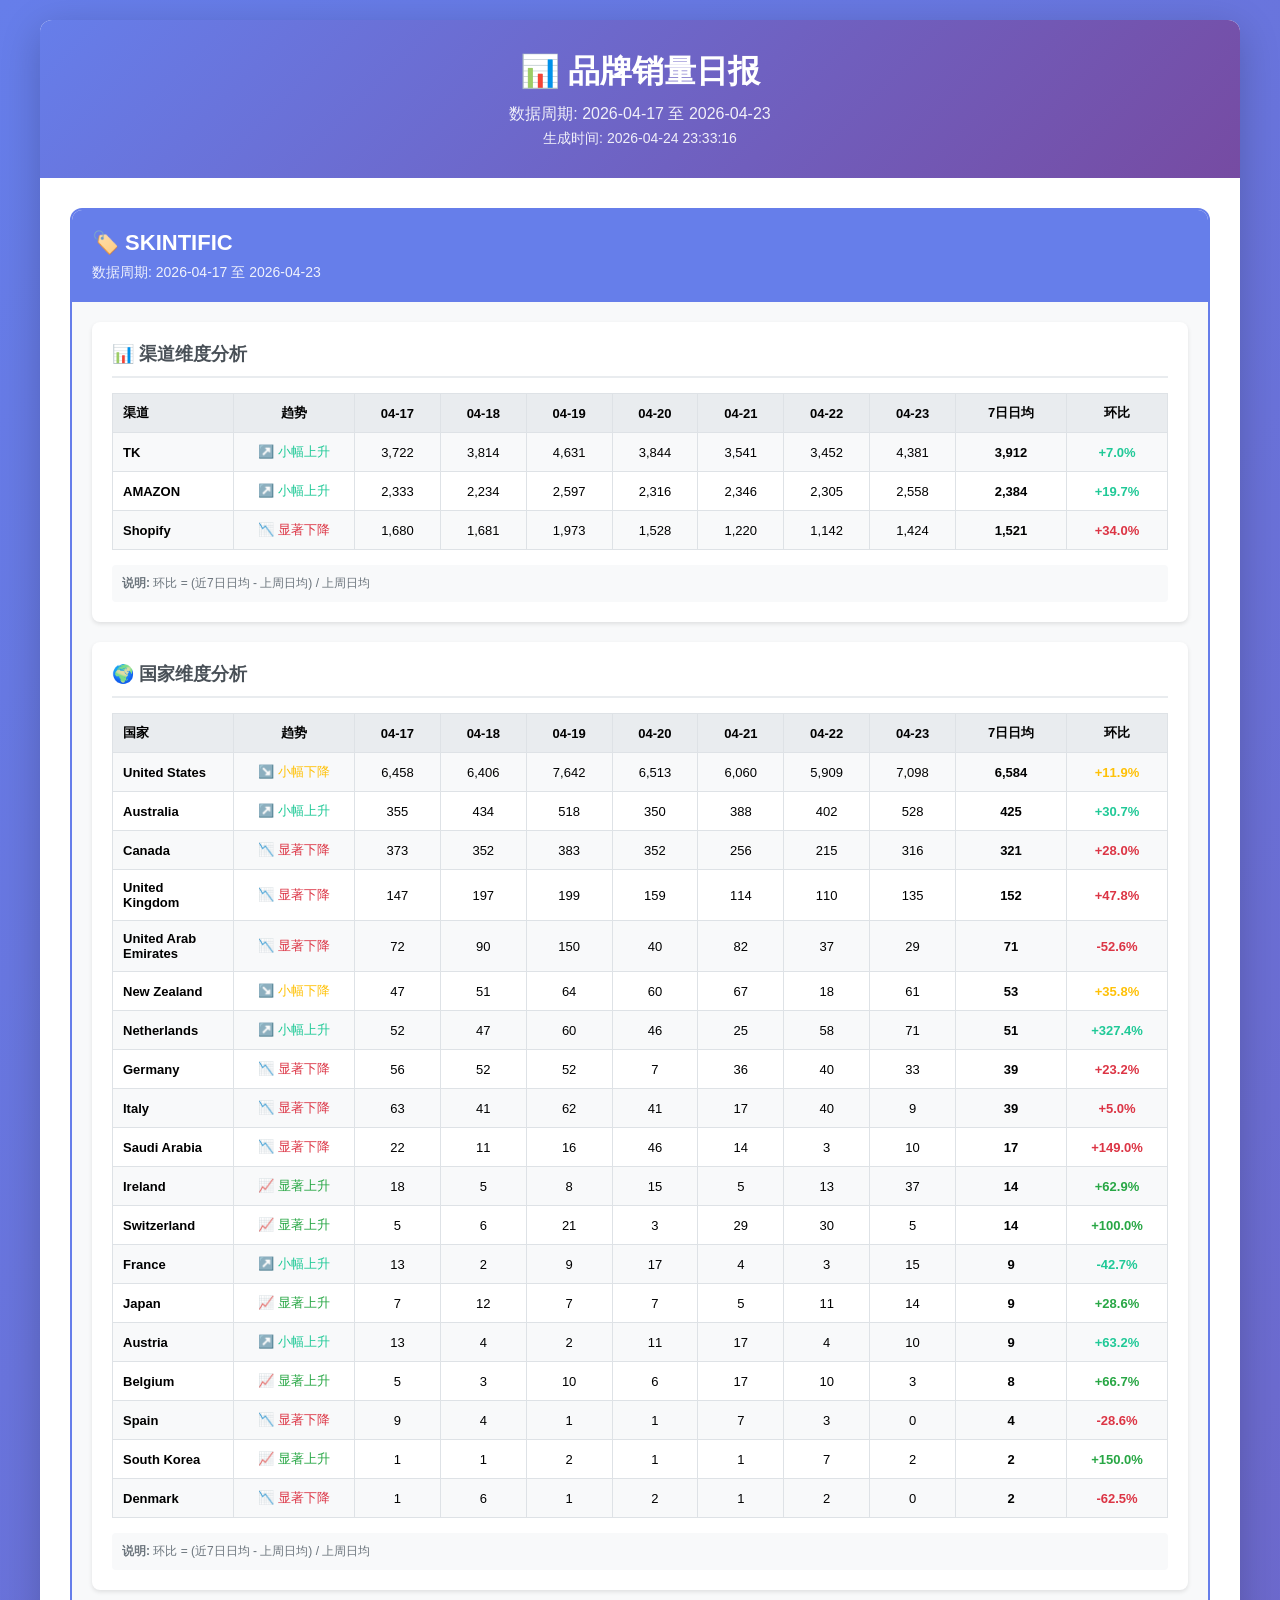
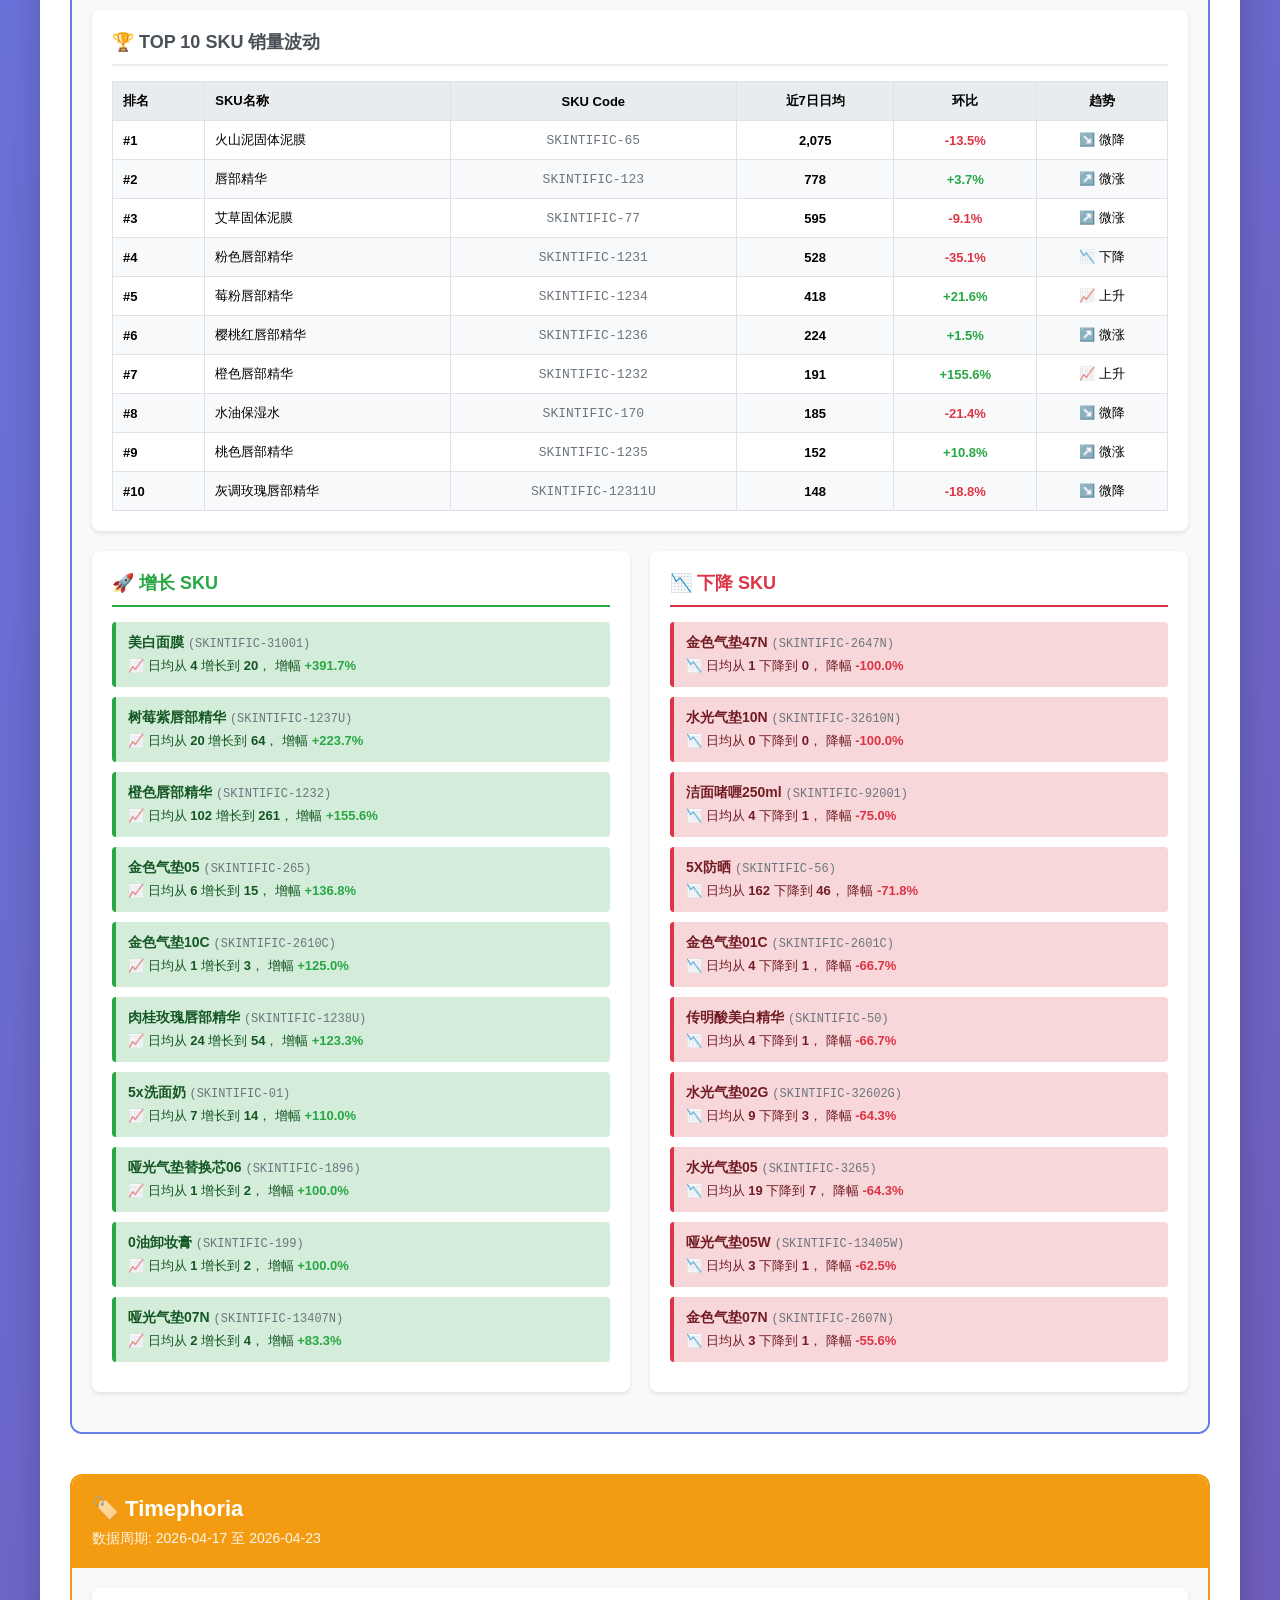
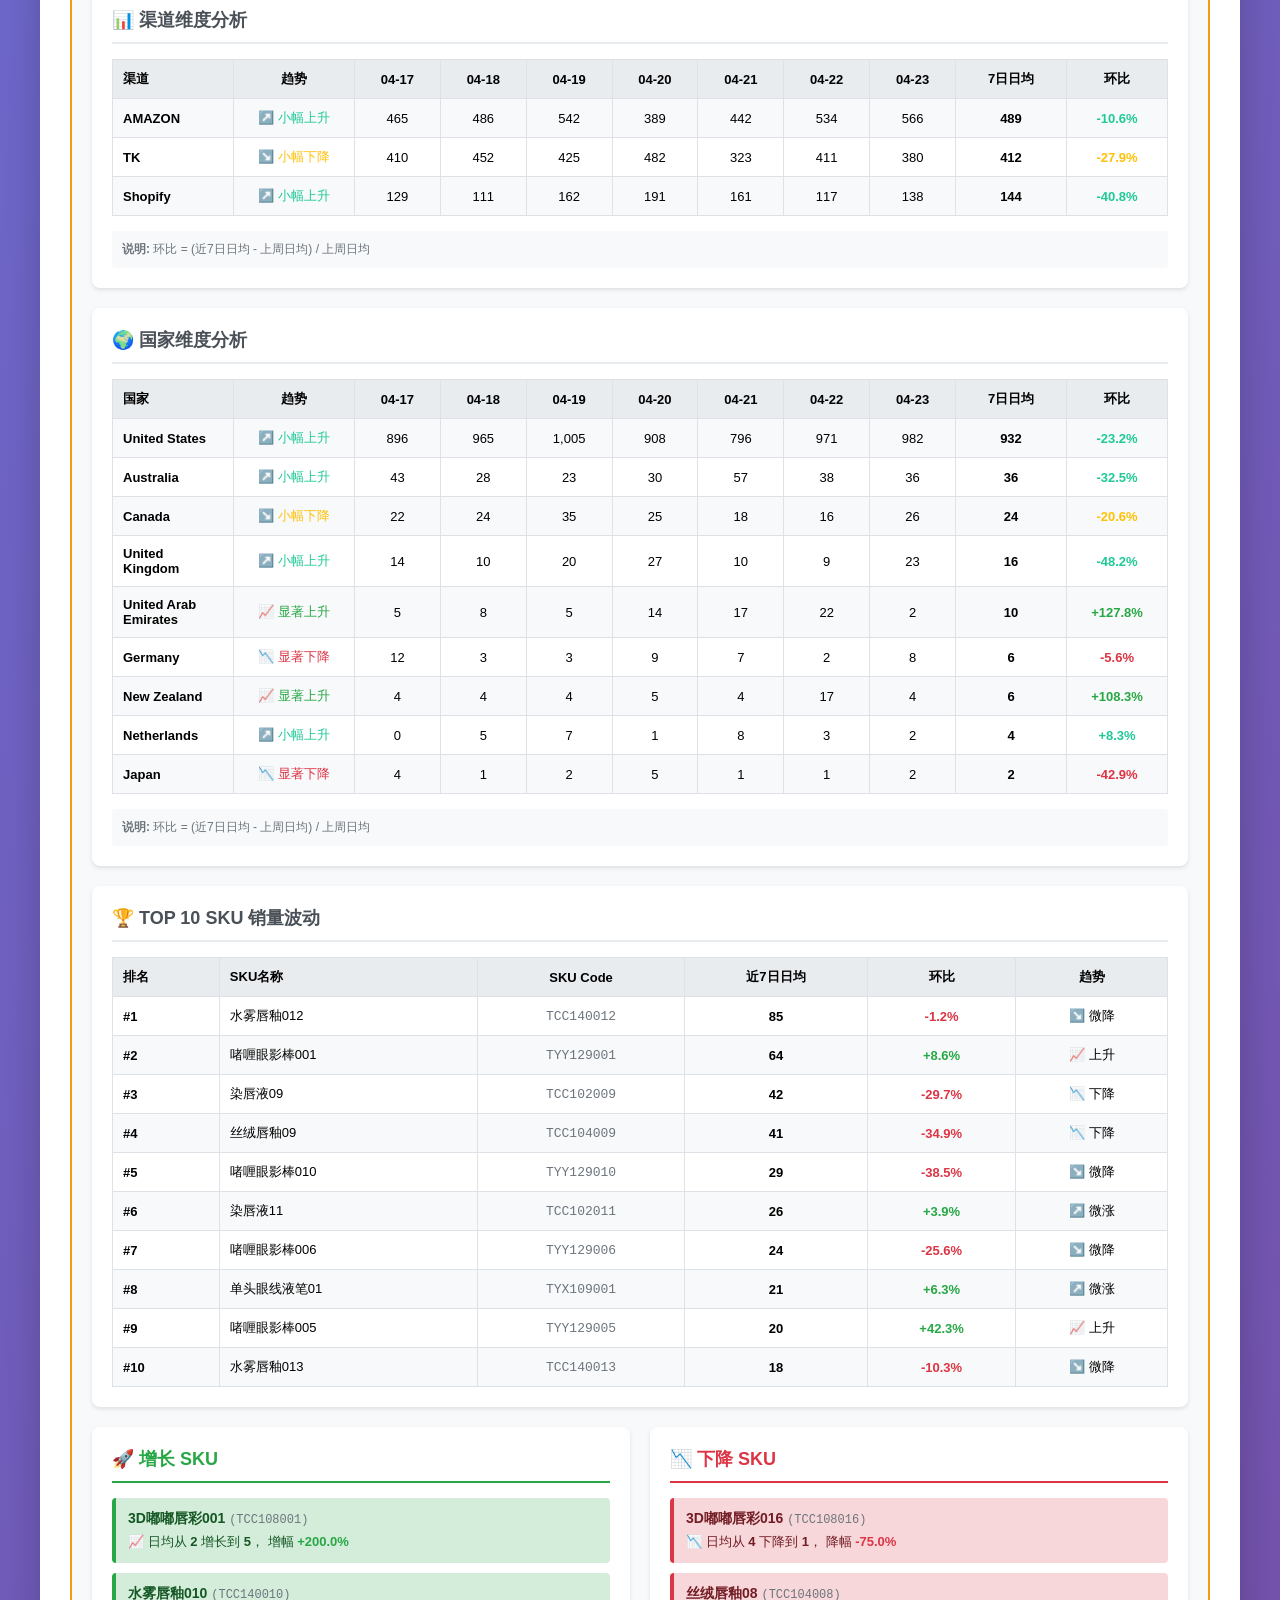
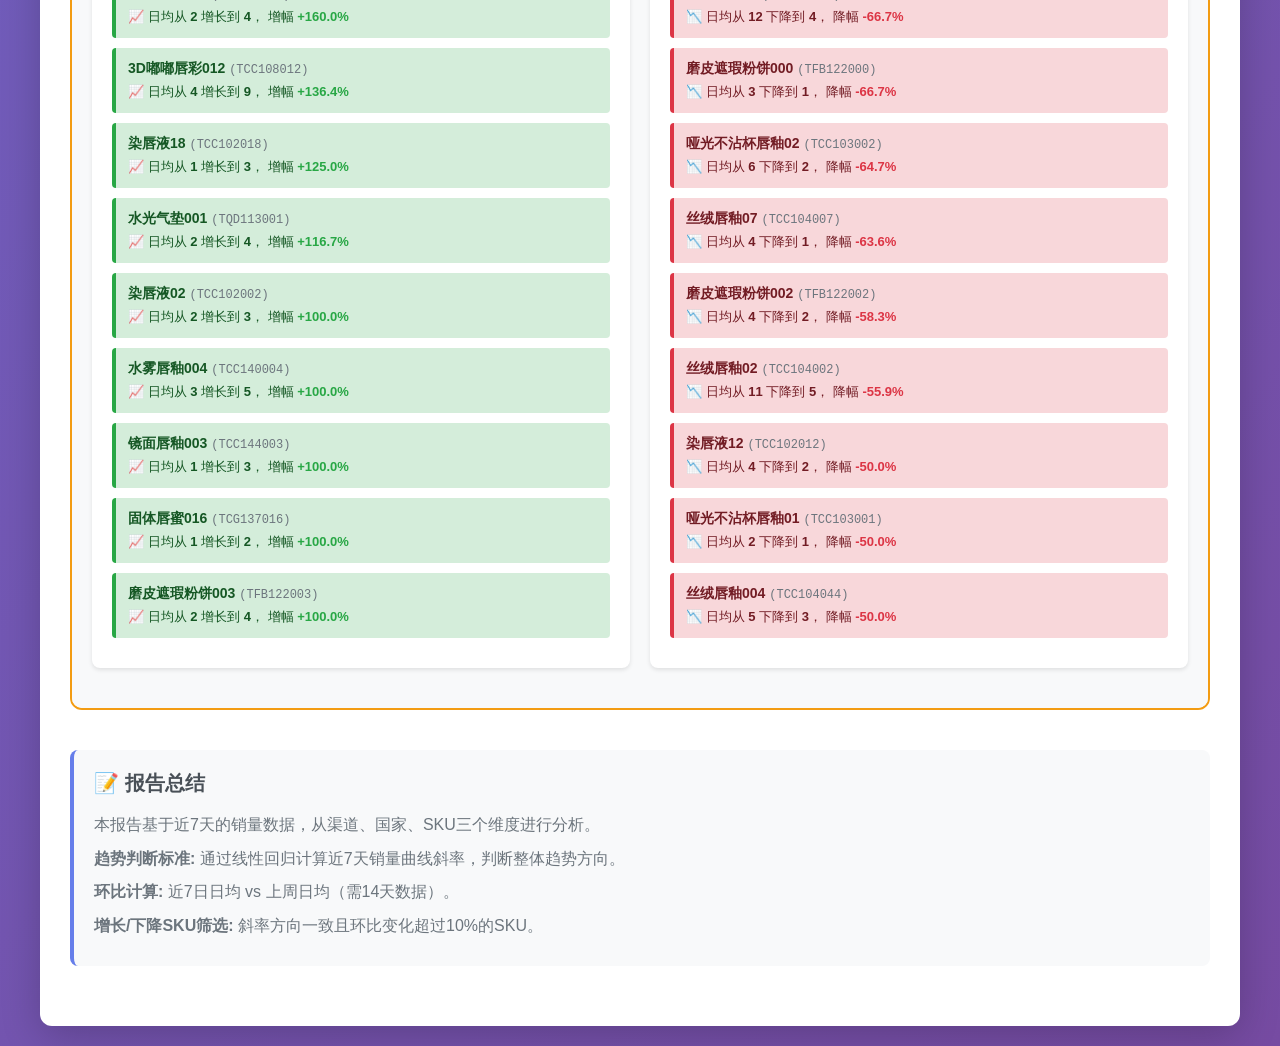
==== docs/index.html @ 7132075f "Add: Daily sales report HTML for GitHub Pages" ====
<!DOCTYPE html>
<html lang="zh-CN">
<head>
    <meta charset="UTF-8">
    <meta name="viewport" content="width=device-width, initial-scale=1.0">
    <title>品牌销量日报 - 2026-04-23</title>
    <style>
        body {
            font-family: -apple-system, BlinkMacSystemFont, 'Segoe UI', Roboto, 'Helvetica Neue', Arial, sans-serif;
            margin: 0;
            padding: 20px;
            background: linear-gradient(135deg, #667eea 0%, #764ba2 100%);
            min-height: 100vh;
        }
        .container {
            max-width: 1200px;
            margin: 0 auto;
            background: white;
            border-radius: 12px;
            box-shadow: 0 10px 40px rgba(0,0,0,0.2);
            overflow: hidden;
        }
        .header {
            background: linear-gradient(135deg, #667eea 0%, #764ba2 100%);
            padding: 30px;
            color: white;
            text-align: center;
        }
        .header h1 {
            margin: 0;
            font-size: 32px;
            font-weight: 700;
        }
        .header p {
            margin: 10px 0 0 0;
            font-size: 16px;
            opacity: 0.9;
        }
        .content {
            padding: 30px;
        }
        .summary {
            background: #f8f9fa;
            padding: 20px;
            border-radius: 8px;
            margin-bottom: 30px;
            border-left: 4px solid #667eea;
        }
        .summary h3 {
            margin: 0 0 15px 0;
            color: #495057;
            font-size: 20px;
        }
        .summary p {
            margin: 8px 0;
            color: #6c757d;
            line-height: 1.6;
        }
    </style>
</head>
<body>
    <div class="container">
        <div class="header">
            <h1>📊 品牌销量日报</h1>
            <p>数据周期: 2026-04-17 至 2026-04-23</p>
            <p style="font-size: 14px; margin-top: 5px;">生成时间: 2026-04-24 23:33:16</p>
        </div>

        <div class="content">
    
    <div style="margin-bottom: 40px; border: 2px solid #667eea; border-radius: 12px; overflow: hidden;">
        <div style="background: #667eea; padding: 20px; color: white;">
            <h2 style="margin: 0; font-size: 22px;">🏷️ SKINTIFIC</h2>
            <p style="margin: 8px 0 0 0; opacity: 0.9; font-size: 14px;">数据周期: 2026-04-17 至 2026-04-23</p>
        </div>

        <div style="padding: 20px; background: #f8f9fa;">
    
            <div style="background: white; padding: 20px; border-radius: 8px; margin-bottom: 20px; box-shadow: 0 2px 4px rgba(0,0,0,0.1);">
                <h3 style="margin: 0 0 15px 0; color: #495057; font-size: 18px; border-bottom: 2px solid #e9ecef; padding-bottom: 10px;">
                    📊 渠道维度分析
                </h3>

                <table style="width: 100%; border-collapse: collapse; font-size: 13px; margin-bottom: 15px;">
                    <thead>
                        <tr style="background: #e9ecef;">
                            <th style="padding: 10px; text-align: left; border: 1px solid #dee2e6; width: 100px;">渠道</th>
                            <th style="padding: 10px; text-align: center; border: 1px solid #dee2e6; width: 100px;">趋势</th>
        <th style="padding: 10px; text-align: center; border: 1px solid #dee2e6;">04-17</th><th style="padding: 10px; text-align: center; border: 1px solid #dee2e6;">04-18</th><th style="padding: 10px; text-align: center; border: 1px solid #dee2e6;">04-19</th><th style="padding: 10px; text-align: center; border: 1px solid #dee2e6;">04-20</th><th style="padding: 10px; text-align: center; border: 1px solid #dee2e6;">04-21</th><th style="padding: 10px; text-align: center; border: 1px solid #dee2e6;">04-22</th><th style="padding: 10px; text-align: center; border: 1px solid #dee2e6;">04-23</th>
                            <th style="padding: 10px; text-align: center; border: 1px solid #dee2e6; width: 90px;">7日日均</th>
                            <th style="padding: 10px; text-align: center; border: 1px solid #dee2e6; width: 80px;">环比</th>
                        </tr>
                    </thead>
                    <tbody>
        
                        <tr style="background: #f8f9fa;">
                            <td style="padding: 10px; border: 1px solid #dee2e6; font-weight: bold;">TK</td>
                            <td style="padding: 10px; text-align: center; border: 1px solid #dee2e6; color: #20c997;">↗️ 小幅上升</td>
            <td style="padding: 10px; text-align: center; border: 1px solid #dee2e6;">3,722</td><td style="padding: 10px; text-align: center; border: 1px solid #dee2e6;">3,814</td><td style="padding: 10px; text-align: center; border: 1px solid #dee2e6;">4,631</td><td style="padding: 10px; text-align: center; border: 1px solid #dee2e6;">3,844</td><td style="padding: 10px; text-align: center; border: 1px solid #dee2e6;">3,541</td><td style="padding: 10px; text-align: center; border: 1px solid #dee2e6;">3,452</td><td style="padding: 10px; text-align: center; border: 1px solid #dee2e6;">4,381</td>
                            <td style="padding: 10px; text-align: center; border: 1px solid #dee2e6; font-weight: bold;">3,912</td>
                            <td style="padding: 10px; text-align: center; border: 1px solid #dee2e6; color: #20c997; font-weight: bold;">+7.0%</td>
                        </tr>
            
                        <tr style="background: white;">
                            <td style="padding: 10px; border: 1px solid #dee2e6; font-weight: bold;">AMAZON</td>
                            <td style="padding: 10px; text-align: center; border: 1px solid #dee2e6; color: #20c997;">↗️ 小幅上升</td>
            <td style="padding: 10px; text-align: center; border: 1px solid #dee2e6;">2,333</td><td style="padding: 10px; text-align: center; border: 1px solid #dee2e6;">2,234</td><td style="padding: 10px; text-align: center; border: 1px solid #dee2e6;">2,597</td><td style="padding: 10px; text-align: center; border: 1px solid #dee2e6;">2,316</td><td style="padding: 10px; text-align: center; border: 1px solid #dee2e6;">2,346</td><td style="padding: 10px; text-align: center; border: 1px solid #dee2e6;">2,305</td><td style="padding: 10px; text-align: center; border: 1px solid #dee2e6;">2,558</td>
                            <td style="padding: 10px; text-align: center; border: 1px solid #dee2e6; font-weight: bold;">2,384</td>
                            <td style="padding: 10px; text-align: center; border: 1px solid #dee2e6; color: #20c997; font-weight: bold;">+19.7%</td>
                        </tr>
            
                        <tr style="background: #f8f9fa;">
                            <td style="padding: 10px; border: 1px solid #dee2e6; font-weight: bold;">Shopify</td>
                            <td style="padding: 10px; text-align: center; border: 1px solid #dee2e6; color: #dc3545;">📉 显著下降</td>
            <td style="padding: 10px; text-align: center; border: 1px solid #dee2e6;">1,680</td><td style="padding: 10px; text-align: center; border: 1px solid #dee2e6;">1,681</td><td style="padding: 10px; text-align: center; border: 1px solid #dee2e6;">1,973</td><td style="padding: 10px; text-align: center; border: 1px solid #dee2e6;">1,528</td><td style="padding: 10px; text-align: center; border: 1px solid #dee2e6;">1,220</td><td style="padding: 10px; text-align: center; border: 1px solid #dee2e6;">1,142</td><td style="padding: 10px; text-align: center; border: 1px solid #dee2e6;">1,424</td>
                            <td style="padding: 10px; text-align: center; border: 1px solid #dee2e6; font-weight: bold;">1,521</td>
                            <td style="padding: 10px; text-align: center; border: 1px solid #dee2e6; color: #dc3545; font-weight: bold;">+34.0%</td>
                        </tr>
            
                    </tbody>
                </table>

                <div style="font-size: 12px; color: #6c757d; padding: 10px; background: #f8f9fa; border-radius: 4px;">
                    <strong>说明:</strong> 环比 = (近7日日均 - 上周日均) / 上周日均
                </div>
            </div>
        
            <div style="background: white; padding: 20px; border-radius: 8px; margin-bottom: 20px; box-shadow: 0 2px 4px rgba(0,0,0,0.1);">
                <h3 style="margin: 0 0 15px 0; color: #495057; font-size: 18px; border-bottom: 2px solid #e9ecef; padding-bottom: 10px;">
                    🌍 国家维度分析
                </h3>

                <table style="width: 100%; border-collapse: collapse; font-size: 13px; margin-bottom: 15px;">
                    <thead>
                        <tr style="background: #e9ecef;">
                            <th style="padding: 10px; text-align: left; border: 1px solid #dee2e6; width: 100px;">国家</th>
                            <th style="padding: 10px; text-align: center; border: 1px solid #dee2e6; width: 100px;">趋势</th>
        <th style="padding: 10px; text-align: center; border: 1px solid #dee2e6;">04-17</th><th style="padding: 10px; text-align: center; border: 1px solid #dee2e6;">04-18</th><th style="padding: 10px; text-align: center; border: 1px solid #dee2e6;">04-19</th><th style="padding: 10px; text-align: center; border: 1px solid #dee2e6;">04-20</th><th style="padding: 10px; text-align: center; border: 1px solid #dee2e6;">04-21</th><th style="padding: 10px; text-align: center; border: 1px solid #dee2e6;">04-22</th><th style="padding: 10px; text-align: center; border: 1px solid #dee2e6;">04-23</th>
                            <th style="padding: 10px; text-align: center; border: 1px solid #dee2e6; width: 90px;">7日日均</th>
                            <th style="padding: 10px; text-align: center; border: 1px solid #dee2e6; width: 80px;">环比</th>
                        </tr>
                    </thead>
                    <tbody>
        
                        <tr style="background: #f8f9fa;">
                            <td style="padding: 10px; border: 1px solid #dee2e6; font-weight: bold;">United States</td>
                            <td style="padding: 10px; text-align: center; border: 1px solid #dee2e6; color: #ffc107;">↘️ 小幅下降</td>
            <td style="padding: 10px; text-align: center; border: 1px solid #dee2e6;">6,458</td><td style="padding: 10px; text-align: center; border: 1px solid #dee2e6;">6,406</td><td style="padding: 10px; text-align: center; border: 1px solid #dee2e6;">7,642</td><td style="padding: 10px; text-align: center; border: 1px solid #dee2e6;">6,513</td><td style="padding: 10px; text-align: center; border: 1px solid #dee2e6;">6,060</td><td style="padding: 10px; text-align: center; border: 1px solid #dee2e6;">5,909</td><td style="padding: 10px; text-align: center; border: 1px solid #dee2e6;">7,098</td>
                            <td style="padding: 10px; text-align: center; border: 1px solid #dee2e6; font-weight: bold;">6,584</td>
                            <td style="padding: 10px; text-align: center; border: 1px solid #dee2e6; color: #ffc107; font-weight: bold;">+11.9%</td>
                        </tr>
            
                        <tr style="background: white;">
                            <td style="padding: 10px; border: 1px solid #dee2e6; font-weight: bold;">Australia</td>
                            <td style="padding: 10px; text-align: center; border: 1px solid #dee2e6; color: #20c997;">↗️ 小幅上升</td>
            <td style="padding: 10px; text-align: center; border: 1px solid #dee2e6;">355</td><td style="padding: 10px; text-align: center; border: 1px solid #dee2e6;">434</td><td style="padding: 10px; text-align: center; border: 1px solid #dee2e6;">518</td><td style="padding: 10px; text-align: center; border: 1px solid #dee2e6;">350</td><td style="padding: 10px; text-align: center; border: 1px solid #dee2e6;">388</td><td style="padding: 10px; text-align: center; border: 1px solid #dee2e6;">402</td><td style="padding: 10px; text-align: center; border: 1px solid #dee2e6;">528</td>
                            <td style="padding: 10px; text-align: center; border: 1px solid #dee2e6; font-weight: bold;">425</td>
                            <td style="padding: 10px; text-align: center; border: 1px solid #dee2e6; color: #20c997; font-weight: bold;">+30.7%</td>
                        </tr>
            
                        <tr style="background: #f8f9fa;">
                            <td style="padding: 10px; border: 1px solid #dee2e6; font-weight: bold;">Canada</td>
                            <td style="padding: 10px; text-align: center; border: 1px solid #dee2e6; color: #dc3545;">📉 显著下降</td>
            <td style="padding: 10px; text-align: center; border: 1px solid #dee2e6;">373</td><td style="padding: 10px; text-align: center; border: 1px solid #dee2e6;">352</td><td style="padding: 10px; text-align: center; border: 1px solid #dee2e6;">383</td><td style="padding: 10px; text-align: center; border: 1px solid #dee2e6;">352</td><td style="padding: 10px; text-align: center; border: 1px solid #dee2e6;">256</td><td style="padding: 10px; text-align: center; border: 1px solid #dee2e6;">215</td><td style="padding: 10px; text-align: center; border: 1px solid #dee2e6;">316</td>
                            <td style="padding: 10px; text-align: center; border: 1px solid #dee2e6; font-weight: bold;">321</td>
                            <td style="padding: 10px; text-align: center; border: 1px solid #dee2e6; color: #dc3545; font-weight: bold;">+28.0%</td>
                        </tr>
            
                        <tr style="background: white;">
                            <td style="padding: 10px; border: 1px solid #dee2e6; font-weight: bold;">United Kingdom</td>
                            <td style="padding: 10px; text-align: center; border: 1px solid #dee2e6; color: #dc3545;">📉 显著下降</td>
            <td style="padding: 10px; text-align: center; border: 1px solid #dee2e6;">147</td><td style="padding: 10px; text-align: center; border: 1px solid #dee2e6;">197</td><td style="padding: 10px; text-align: center; border: 1px solid #dee2e6;">199</td><td style="padding: 10px; text-align: center; border: 1px solid #dee2e6;">159</td><td style="padding: 10px; text-align: center; border: 1px solid #dee2e6;">114</td><td style="padding: 10px; text-align: center; border: 1px solid #dee2e6;">110</td><td style="padding: 10px; text-align: center; border: 1px solid #dee2e6;">135</td>
                            <td style="padding: 10px; text-align: center; border: 1px solid #dee2e6; font-weight: bold;">152</td>
                            <td style="padding: 10px; text-align: center; border: 1px solid #dee2e6; color: #dc3545; font-weight: bold;">+47.8%</td>
                        </tr>
            
                        <tr style="background: #f8f9fa;">
                            <td style="padding: 10px; border: 1px solid #dee2e6; font-weight: bold;">United Arab Emirates</td>
                            <td style="padding: 10px; text-align: center; border: 1px solid #dee2e6; color: #dc3545;">📉 显著下降</td>
            <td style="padding: 10px; text-align: center; border: 1px solid #dee2e6;">72</td><td style="padding: 10px; text-align: center; border: 1px solid #dee2e6;">90</td><td style="padding: 10px; text-align: center; border: 1px solid #dee2e6;">150</td><td style="padding: 10px; text-align: center; border: 1px solid #dee2e6;">40</td><td style="padding: 10px; text-align: center; border: 1px solid #dee2e6;">82</td><td style="padding: 10px; text-align: center; border: 1px solid #dee2e6;">37</td><td style="padding: 10px; text-align: center; border: 1px solid #dee2e6;">29</td>
                            <td style="padding: 10px; text-align: center; border: 1px solid #dee2e6; font-weight: bold;">71</td>
                            <td style="padding: 10px; text-align: center; border: 1px solid #dee2e6; color: #dc3545; font-weight: bold;">-52.6%</td>
                        </tr>
            
                        <tr style="background: white;">
                            <td style="padding: 10px; border: 1px solid #dee2e6; font-weight: bold;">New Zealand</td>
                            <td style="padding: 10px; text-align: center; border: 1px solid #dee2e6; color: #ffc107;">↘️ 小幅下降</td>
            <td style="padding: 10px; text-align: center; border: 1px solid #dee2e6;">47</td><td style="padding: 10px; text-align: center; border: 1px solid #dee2e6;">51</td><td style="padding: 10px; text-align: center; border: 1px solid #dee2e6;">64</td><td style="padding: 10px; text-align: center; border: 1px solid #dee2e6;">60</td><td style="padding: 10px; text-align: center; border: 1px solid #dee2e6;">67</td><td style="padding: 10px; text-align: center; border: 1px solid #dee2e6;">18</td><td style="padding: 10px; text-align: center; border: 1px solid #dee2e6;">61</td>
                            <td style="padding: 10px; text-align: center; border: 1px solid #dee2e6; font-weight: bold;">53</td>
                            <td style="padding: 10px; text-align: center; border: 1px solid #dee2e6; color: #ffc107; font-weight: bold;">+35.8%</td>
                        </tr>
            
                        <tr style="background: #f8f9fa;">
                            <td style="padding: 10px; border: 1px solid #dee2e6; font-weight: bold;">Netherlands</td>
                            <td style="padding: 10px; text-align: center; border: 1px solid #dee2e6; color: #20c997;">↗️ 小幅上升</td>
            <td style="padding: 10px; text-align: center; border: 1px solid #dee2e6;">52</td><td style="padding: 10px; text-align: center; border: 1px solid #dee2e6;">47</td><td style="padding: 10px; text-align: center; border: 1px solid #dee2e6;">60</td><td style="padding: 10px; text-align: center; border: 1px solid #dee2e6;">46</td><td style="padding: 10px; text-align: center; border: 1px solid #dee2e6;">25</td><td style="padding: 10px; text-align: center; border: 1px solid #dee2e6;">58</td><td style="padding: 10px; text-align: center; border: 1px solid #dee2e6;">71</td>
                            <td style="padding: 10px; text-align: center; border: 1px solid #dee2e6; font-weight: bold;">51</td>
                            <td style="padding: 10px; text-align: center; border: 1px solid #dee2e6; color: #20c997; font-weight: bold;">+327.4%</td>
                        </tr>
            
                        <tr style="background: white;">
                            <td style="padding: 10px; border: 1px solid #dee2e6; font-weight: bold;">Germany</td>
                            <td style="padding: 10px; text-align: center; border: 1px solid #dee2e6; color: #dc3545;">📉 显著下降</td>
            <td style="padding: 10px; text-align: center; border: 1px solid #dee2e6;">56</td><td style="padding: 10px; text-align: center; border: 1px solid #dee2e6;">52</td><td style="padding: 10px; text-align: center; border: 1px solid #dee2e6;">52</td><td style="padding: 10px; text-align: center; border: 1px solid #dee2e6;">7</td><td style="padding: 10px; text-align: center; border: 1px solid #dee2e6;">36</td><td style="padding: 10px; text-align: center; border: 1px solid #dee2e6;">40</td><td style="padding: 10px; text-align: center; border: 1px solid #dee2e6;">33</td>
                            <td style="padding: 10px; text-align: center; border: 1px solid #dee2e6; font-weight: bold;">39</td>
                            <td style="padding: 10px; text-align: center; border: 1px solid #dee2e6; color: #dc3545; font-weight: bold;">+23.2%</td>
                        </tr>
            
                        <tr style="background: #f8f9fa;">
                            <td style="padding: 10px; border: 1px solid #dee2e6; font-weight: bold;">Italy</td>
                            <td style="padding: 10px; text-align: center; border: 1px solid #dee2e6; color: #dc3545;">📉 显著下降</td>
            <td style="padding: 10px; text-align: center; border: 1px solid #dee2e6;">63</td><td style="padding: 10px; text-align: center; border: 1px solid #dee2e6;">41</td><td style="padding: 10px; text-align: center; border: 1px solid #dee2e6;">62</td><td style="padding: 10px; text-align: center; border: 1px solid #dee2e6;">41</td><td style="padding: 10px; text-align: center; border: 1px solid #dee2e6;">17</td><td style="padding: 10px; text-align: center; border: 1px solid #dee2e6;">40</td><td style="padding: 10px; text-align: center; border: 1px solid #dee2e6;">9</td>
                            <td style="padding: 10px; text-align: center; border: 1px solid #dee2e6; font-weight: bold;">39</td>
                            <td style="padding: 10px; text-align: center; border: 1px solid #dee2e6; color: #dc3545; font-weight: bold;">+5.0%</td>
                        </tr>
            
                        <tr style="background: white;">
                            <td style="padding: 10px; border: 1px solid #dee2e6; font-weight: bold;">Saudi Arabia</td>
                            <td style="padding: 10px; text-align: center; border: 1px solid #dee2e6; color: #dc3545;">📉 显著下降</td>
            <td style="padding: 10px; text-align: center; border: 1px solid #dee2e6;">22</td><td style="padding: 10px; text-align: center; border: 1px solid #dee2e6;">11</td><td style="padding: 10px; text-align: center; border: 1px solid #dee2e6;">16</td><td style="padding: 10px; text-align: center; border: 1px solid #dee2e6;">46</td><td style="padding: 10px; text-align: center; border: 1px solid #dee2e6;">14</td><td style="padding: 10px; text-align: center; border: 1px solid #dee2e6;">3</td><td style="padding: 10px; text-align: center; border: 1px solid #dee2e6;">10</td>
                            <td style="padding: 10px; text-align: center; border: 1px solid #dee2e6; font-weight: bold;">17</td>
                            <td style="padding: 10px; text-align: center; border: 1px solid #dee2e6; color: #dc3545; font-weight: bold;">+149.0%</td>
                        </tr>
            
                        <tr style="background: #f8f9fa;">
                            <td style="padding: 10px; border: 1px solid #dee2e6; font-weight: bold;">Ireland</td>
                            <td style="padding: 10px; text-align: center; border: 1px solid #dee2e6; color: #28a745;">📈 显著上升</td>
            <td style="padding: 10px; text-align: center; border: 1px solid #dee2e6;">18</td><td style="padding: 10px; text-align: center; border: 1px solid #dee2e6;">5</td><td style="padding: 10px; text-align: center; border: 1px solid #dee2e6;">8</td><td style="padding: 10px; text-align: center; border: 1px solid #dee2e6;">15</td><td style="padding: 10px; text-align: center; border: 1px solid #dee2e6;">5</td><td style="padding: 10px; text-align: center; border: 1px solid #dee2e6;">13</td><td style="padding: 10px; text-align: center; border: 1px solid #dee2e6;">37</td>
                            <td style="padding: 10px; text-align: center; border: 1px solid #dee2e6; font-weight: bold;">14</td>
                            <td style="padding: 10px; text-align: center; border: 1px solid #dee2e6; color: #28a745; font-weight: bold;">+62.9%</td>
                        </tr>
            
                        <tr style="background: white;">
                            <td style="padding: 10px; border: 1px solid #dee2e6; font-weight: bold;">Switzerland</td>
                            <td style="padding: 10px; text-align: center; border: 1px solid #dee2e6; color: #28a745;">📈 显著上升</td>
            <td style="padding: 10px; text-align: center; border: 1px solid #dee2e6;">5</td><td style="padding: 10px; text-align: center; border: 1px solid #dee2e6;">6</td><td style="padding: 10px; text-align: center; border: 1px solid #dee2e6;">21</td><td style="padding: 10px; text-align: center; border: 1px solid #dee2e6;">3</td><td style="padding: 10px; text-align: center; border: 1px solid #dee2e6;">29</td><td style="padding: 10px; text-align: center; border: 1px solid #dee2e6;">30</td><td style="padding: 10px; text-align: center; border: 1px solid #dee2e6;">5</td>
                            <td style="padding: 10px; text-align: center; border: 1px solid #dee2e6; font-weight: bold;">14</td>
                            <td style="padding: 10px; text-align: center; border: 1px solid #dee2e6; color: #28a745; font-weight: bold;">+100.0%</td>
                        </tr>
            
                        <tr style="background: #f8f9fa;">
                            <td style="padding: 10px; border: 1px solid #dee2e6; font-weight: bold;">France</td>
                            <td style="padding: 10px; text-align: center; border: 1px solid #dee2e6; color: #20c997;">↗️ 小幅上升</td>
            <td style="padding: 10px; text-align: center; border: 1px solid #dee2e6;">13</td><td style="padding: 10px; text-align: center; border: 1px solid #dee2e6;">2</td><td style="padding: 10px; text-align: center; border: 1px solid #dee2e6;">9</td><td style="padding: 10px; text-align: center; border: 1px solid #dee2e6;">17</td><td style="padding: 10px; text-align: center; border: 1px solid #dee2e6;">4</td><td style="padding: 10px; text-align: center; border: 1px solid #dee2e6;">3</td><td style="padding: 10px; text-align: center; border: 1px solid #dee2e6;">15</td>
                            <td style="padding: 10px; text-align: center; border: 1px solid #dee2e6; font-weight: bold;">9</td>
                            <td style="padding: 10px; text-align: center; border: 1px solid #dee2e6; color: #20c997; font-weight: bold;">-42.7%</td>
                        </tr>
            
                        <tr style="background: white;">
                            <td style="padding: 10px; border: 1px solid #dee2e6; font-weight: bold;">Japan</td>
                            <td style="padding: 10px; text-align: center; border: 1px solid #dee2e6; color: #28a745;">📈 显著上升</td>
            <td style="padding: 10px; text-align: center; border: 1px solid #dee2e6;">7</td><td style="padding: 10px; text-align: center; border: 1px solid #dee2e6;">12</td><td style="padding: 10px; text-align: center; border: 1px solid #dee2e6;">7</td><td style="padding: 10px; text-align: center; border: 1px solid #dee2e6;">7</td><td style="padding: 10px; text-align: center; border: 1px solid #dee2e6;">5</td><td style="padding: 10px; text-align: center; border: 1px solid #dee2e6;">11</td><td style="padding: 10px; text-align: center; border: 1px solid #dee2e6;">14</td>
                            <td style="padding: 10px; text-align: center; border: 1px solid #dee2e6; font-weight: bold;">9</td>
                            <td style="padding: 10px; text-align: center; border: 1px solid #dee2e6; color: #28a745; font-weight: bold;">+28.6%</td>
                        </tr>
            
                        <tr style="background: #f8f9fa;">
                            <td style="padding: 10px; border: 1px solid #dee2e6; font-weight: bold;">Austria</td>
                            <td style="padding: 10px; text-align: center; border: 1px solid #dee2e6; color: #20c997;">↗️ 小幅上升</td>
            <td style="padding: 10px; text-align: center; border: 1px solid #dee2e6;">13</td><td style="padding: 10px; text-align: center; border: 1px solid #dee2e6;">4</td><td style="padding: 10px; text-align: center; border: 1px solid #dee2e6;">2</td><td style="padding: 10px; text-align: center; border: 1px solid #dee2e6;">11</td><td style="padding: 10px; text-align: center; border: 1px solid #dee2e6;">17</td><td style="padding: 10px; text-align: center; border: 1px solid #dee2e6;">4</td><td style="padding: 10px; text-align: center; border: 1px solid #dee2e6;">10</td>
                            <td style="padding: 10px; text-align: center; border: 1px solid #dee2e6; font-weight: bold;">9</td>
                            <td style="padding: 10px; text-align: center; border: 1px solid #dee2e6; color: #20c997; font-weight: bold;">+63.2%</td>
                        </tr>
            
                        <tr style="background: white;">
                            <td style="padding: 10px; border: 1px solid #dee2e6; font-weight: bold;">Belgium</td>
                            <td style="padding: 10px; text-align: center; border: 1px solid #dee2e6; color: #28a745;">📈 显著上升</td>
            <td style="padding: 10px; text-align: center; border: 1px solid #dee2e6;">5</td><td style="padding: 10px; text-align: center; border: 1px solid #dee2e6;">3</td><td style="padding: 10px; text-align: center; border: 1px solid #dee2e6;">10</td><td style="padding: 10px; text-align: center; border: 1px solid #dee2e6;">6</td><td style="padding: 10px; text-align: center; border: 1px solid #dee2e6;">17</td><td style="padding: 10px; text-align: center; border: 1px solid #dee2e6;">10</td><td style="padding: 10px; text-align: center; border: 1px solid #dee2e6;">3</td>
                            <td style="padding: 10px; text-align: center; border: 1px solid #dee2e6; font-weight: bold;">8</td>
                            <td style="padding: 10px; text-align: center; border: 1px solid #dee2e6; color: #28a745; font-weight: bold;">+66.7%</td>
                        </tr>
            
                        <tr style="background: #f8f9fa;">
                            <td style="padding: 10px; border: 1px solid #dee2e6; font-weight: bold;">Spain</td>
                            <td style="padding: 10px; text-align: center; border: 1px solid #dee2e6; color: #dc3545;">📉 显著下降</td>
            <td style="padding: 10px; text-align: center; border: 1px solid #dee2e6;">9</td><td style="padding: 10px; text-align: center; border: 1px solid #dee2e6;">4</td><td style="padding: 10px; text-align: center; border: 1px solid #dee2e6;">1</td><td style="padding: 10px; text-align: center; border: 1px solid #dee2e6;">1</td><td style="padding: 10px; text-align: center; border: 1px solid #dee2e6;">7</td><td style="padding: 10px; text-align: center; border: 1px solid #dee2e6;">3</td><td style="padding: 10px; text-align: center; border: 1px solid #dee2e6;">0</td>
                            <td style="padding: 10px; text-align: center; border: 1px solid #dee2e6; font-weight: bold;">4</td>
                            <td style="padding: 10px; text-align: center; border: 1px solid #dee2e6; color: #dc3545; font-weight: bold;">-28.6%</td>
                        </tr>
            
                        <tr style="background: white;">
                            <td style="padding: 10px; border: 1px solid #dee2e6; font-weight: bold;">South Korea</td>
                            <td style="padding: 10px; text-align: center; border: 1px solid #dee2e6; color: #28a745;">📈 显著上升</td>
            <td style="padding: 10px; text-align: center; border: 1px solid #dee2e6;">1</td><td style="padding: 10px; text-align: center; border: 1px solid #dee2e6;">1</td><td style="padding: 10px; text-align: center; border: 1px solid #dee2e6;">2</td><td style="padding: 10px; text-align: center; border: 1px solid #dee2e6;">1</td><td style="padding: 10px; text-align: center; border: 1px solid #dee2e6;">1</td><td style="padding: 10px; text-align: center; border: 1px solid #dee2e6;">7</td><td style="padding: 10px; text-align: center; border: 1px solid #dee2e6;">2</td>
                            <td style="padding: 10px; text-align: center; border: 1px solid #dee2e6; font-weight: bold;">2</td>
                            <td style="padding: 10px; text-align: center; border: 1px solid #dee2e6; color: #28a745; font-weight: bold;">+150.0%</td>
                        </tr>
            
                        <tr style="background: #f8f9fa;">
                            <td style="padding: 10px; border: 1px solid #dee2e6; font-weight: bold;">Denmark</td>
                            <td style="padding: 10px; text-align: center; border: 1px solid #dee2e6; color: #dc3545;">📉 显著下降</td>
            <td style="padding: 10px; text-align: center; border: 1px solid #dee2e6;">1</td><td style="padding: 10px; text-align: center; border: 1px solid #dee2e6;">6</td><td style="padding: 10px; text-align: center; border: 1px solid #dee2e6;">1</td><td style="padding: 10px; text-align: center; border: 1px solid #dee2e6;">2</td><td style="padding: 10px; text-align: center; border: 1px solid #dee2e6;">1</td><td style="padding: 10px; text-align: center; border: 1px solid #dee2e6;">2</td><td style="padding: 10px; text-align: center; border: 1px solid #dee2e6;">0</td>
                            <td style="padding: 10px; text-align: center; border: 1px solid #dee2e6; font-weight: bold;">2</td>
                            <td style="padding: 10px; text-align: center; border: 1px solid #dee2e6; color: #dc3545; font-weight: bold;">-62.5%</td>
                        </tr>
            
                    </tbody>
                </table>

                <div style="font-size: 12px; color: #6c757d; padding: 10px; background: #f8f9fa; border-radius: 4px;">
                    <strong>说明:</strong> 环比 = (近7日日均 - 上周日均) / 上周日均
                </div>
            </div>
        
            <div style="background: white; padding: 20px; border-radius: 8px; margin-bottom: 20px; box-shadow: 0 2px 4px rgba(0,0,0,0.1);">
                <h3 style="margin: 0 0 15px 0; color: #495057; font-size: 18px; border-bottom: 2px solid #e9ecef; padding-bottom: 10px;">
                    🏆 TOP 10 SKU 销量波动
                </h3>

                <table style="width: 100%; border-collapse: collapse; font-size: 13px;">
                    <thead>
                        <tr style="background: #e9ecef;">
                            <th style="padding: 10px; text-align: left; border: 1px solid #dee2e6;">排名</th>
                            <th style="padding: 10px; text-align: left; border: 1px solid #dee2e6;">SKU名称</th>
                            <th style="padding: 10px; text-align: center; border: 1px solid #dee2e6;">SKU Code</th>
                            <th style="padding: 10px; text-align: center; border: 1px solid #dee2e6;">近7日日均</th>
                            <th style="padding: 10px; text-align: center; border: 1px solid #dee2e6;">环比</th>
                            <th style="padding: 10px; text-align: center; border: 1px solid #dee2e6;">趋势</th>
                        </tr>
                    </thead>
                    <tbody>
    
                        <tr style="background: white;">
                            <td style="padding: 10px; border: 1px solid #dee2e6; font-weight: bold;">#1</td>
                            <td style="padding: 10px; border: 1px solid #dee2e6;">火山泥固体泥膜</td>
                            <td style="padding: 10px; text-align: center; border: 1px solid #dee2e6; font-family: monospace; color: #6c757d;">SKINTIFIC-65</td>
                            <td style="padding: 10px; text-align: center; border: 1px solid #dee2e6; font-weight: bold;">2,075</td>
                            <td style="padding: 10px; text-align: center; border: 1px solid #dee2e6; color: #dc3545; font-weight: bold;">-13.5%</td>
                            <td style="padding: 10px; text-align: center; border: 1px solid #dee2e6;">↘️ 微降</td>
                        </tr>
        
                        <tr style="background: #f8f9fa;">
                            <td style="padding: 10px; border: 1px solid #dee2e6; font-weight: bold;">#2</td>
                            <td style="padding: 10px; border: 1px solid #dee2e6;">唇部精华</td>
                            <td style="padding: 10px; text-align: center; border: 1px solid #dee2e6; font-family: monospace; color: #6c757d;">SKINTIFIC-123</td>
                            <td style="padding: 10px; text-align: center; border: 1px solid #dee2e6; font-weight: bold;">778</td>
                            <td style="padding: 10px; text-align: center; border: 1px solid #dee2e6; color: #28a745; font-weight: bold;">+3.7%</td>
                            <td style="padding: 10px; text-align: center; border: 1px solid #dee2e6;">↗️ 微涨</td>
                        </tr>
        
                        <tr style="background: white;">
                            <td style="padding: 10px; border: 1px solid #dee2e6; font-weight: bold;">#3</td>
                            <td style="padding: 10px; border: 1px solid #dee2e6;">艾草固体泥膜</td>
                            <td style="padding: 10px; text-align: center; border: 1px solid #dee2e6; font-family: monospace; color: #6c757d;">SKINTIFIC-77</td>
                            <td style="padding: 10px; text-align: center; border: 1px solid #dee2e6; font-weight: bold;">595</td>
                            <td style="padding: 10px; text-align: center; border: 1px solid #dee2e6; color: #dc3545; font-weight: bold;">-9.1%</td>
                            <td style="padding: 10px; text-align: center; border: 1px solid #dee2e6;">↗️ 微涨</td>
                        </tr>
        
                        <tr style="background: #f8f9fa;">
                            <td style="padding: 10px; border: 1px solid #dee2e6; font-weight: bold;">#4</td>
                            <td style="padding: 10px; border: 1px solid #dee2e6;">粉色唇部精华</td>
                            <td style="padding: 10px; text-align: center; border: 1px solid #dee2e6; font-family: monospace; color: #6c757d;">SKINTIFIC-1231</td>
                            <td style="padding: 10px; text-align: center; border: 1px solid #dee2e6; font-weight: bold;">528</td>
                            <td style="padding: 10px; text-align: center; border: 1px solid #dee2e6; color: #dc3545; font-weight: bold;">-35.1%</td>
                            <td style="padding: 10px; text-align: center; border: 1px solid #dee2e6;">📉 下降</td>
                        </tr>
        
                        <tr style="background: white;">
                            <td style="padding: 10px; border: 1px solid #dee2e6; font-weight: bold;">#5</td>
                            <td style="padding: 10px; border: 1px solid #dee2e6;">莓粉唇部精华</td>
                            <td style="padding: 10px; text-align: center; border: 1px solid #dee2e6; font-family: monospace; color: #6c757d;">SKINTIFIC-1234</td>
                            <td style="padding: 10px; text-align: center; border: 1px solid #dee2e6; font-weight: bold;">418</td>
                            <td style="padding: 10px; text-align: center; border: 1px solid #dee2e6; color: #28a745; font-weight: bold;">+21.6%</td>
                            <td style="padding: 10px; text-align: center; border: 1px solid #dee2e6;">📈 上升</td>
                        </tr>
        
                        <tr style="background: #f8f9fa;">
                            <td style="padding: 10px; border: 1px solid #dee2e6; font-weight: bold;">#6</td>
                            <td style="padding: 10px; border: 1px solid #dee2e6;">樱桃红唇部精华</td>
                            <td style="padding: 10px; text-align: center; border: 1px solid #dee2e6; font-family: monospace; color: #6c757d;">SKINTIFIC-1236</td>
                            <td style="padding: 10px; text-align: center; border: 1px solid #dee2e6; font-weight: bold;">224</td>
                            <td style="padding: 10px; text-align: center; border: 1px solid #dee2e6; color: #28a745; font-weight: bold;">+1.5%</td>
                            <td style="padding: 10px; text-align: center; border: 1px solid #dee2e6;">↗️ 微涨</td>
                        </tr>
        
                        <tr style="background: white;">
                            <td style="padding: 10px; border: 1px solid #dee2e6; font-weight: bold;">#7</td>
                            <td style="padding: 10px; border: 1px solid #dee2e6;">橙色唇部精华</td>
                            <td style="padding: 10px; text-align: center; border: 1px solid #dee2e6; font-family: monospace; color: #6c757d;">SKINTIFIC-1232</td>
                            <td style="padding: 10px; text-align: center; border: 1px solid #dee2e6; font-weight: bold;">191</td>
                            <td style="padding: 10px; text-align: center; border: 1px solid #dee2e6; color: #28a745; font-weight: bold;">+155.6%</td>
                            <td style="padding: 10px; text-align: center; border: 1px solid #dee2e6;">📈 上升</td>
                        </tr>
        
                        <tr style="background: #f8f9fa;">
                            <td style="padding: 10px; border: 1px solid #dee2e6; font-weight: bold;">#8</td>
                            <td style="padding: 10px; border: 1px solid #dee2e6;">水油保湿水</td>
                            <td style="padding: 10px; text-align: center; border: 1px solid #dee2e6; font-family: monospace; color: #6c757d;">SKINTIFIC-170</td>
                            <td style="padding: 10px; text-align: center; border: 1px solid #dee2e6; font-weight: bold;">185</td>
                            <td style="padding: 10px; text-align: center; border: 1px solid #dee2e6; color: #dc3545; font-weight: bold;">-21.4%</td>
                            <td style="padding: 10px; text-align: center; border: 1px solid #dee2e6;">↘️ 微降</td>
                        </tr>
        
                        <tr style="background: white;">
                            <td style="padding: 10px; border: 1px solid #dee2e6; font-weight: bold;">#9</td>
                            <td style="padding: 10px; border: 1px solid #dee2e6;">桃色唇部精华</td>
                            <td style="padding: 10px; text-align: center; border: 1px solid #dee2e6; font-family: monospace; color: #6c757d;">SKINTIFIC-1235</td>
                            <td style="padding: 10px; text-align: center; border: 1px solid #dee2e6; font-weight: bold;">152</td>
                            <td style="padding: 10px; text-align: center; border: 1px solid #dee2e6; color: #28a745; font-weight: bold;">+10.8%</td>
                            <td style="padding: 10px; text-align: center; border: 1px solid #dee2e6;">↗️ 微涨</td>
                        </tr>
        
                        <tr style="background: #f8f9fa;">
                            <td style="padding: 10px; border: 1px solid #dee2e6; font-weight: bold;">#10</td>
                            <td style="padding: 10px; border: 1px solid #dee2e6;">灰调玫瑰唇部精华</td>
                            <td style="padding: 10px; text-align: center; border: 1px solid #dee2e6; font-family: monospace; color: #6c757d;">SKINTIFIC-12311U</td>
                            <td style="padding: 10px; text-align: center; border: 1px solid #dee2e6; font-weight: bold;">148</td>
                            <td style="padding: 10px; text-align: center; border: 1px solid #dee2e6; color: #dc3545; font-weight: bold;">-18.8%</td>
                            <td style="padding: 10px; text-align: center; border: 1px solid #dee2e6;">↘️ 微降</td>
                        </tr>
        
                    </tbody>
                </table>
            </div>
    
            <div style="display: flex; gap: 20px; margin-bottom: 20px;">
        
                <div style="flex: 1; background: white; padding: 20px; border-radius: 8px; box-shadow: 0 2px 4px rgba(0,0,0,0.1);">
                    <h3 style="margin: 0 0 15px 0; color: #28a745; font-size: 18px; border-bottom: 2px solid #28a745; padding-bottom: 10px;">
                        🚀 增长 SKU
                    </h3>
        
                    <div style="padding: 12px; margin-bottom: 10px; background: #d4edda; border-left: 4px solid #28a745; border-radius: 4px;">
                        <div style="font-size: 14px; color: #155724; margin-bottom: 5px;">
                            <strong>美白面膜</strong>
                            <span style="font-family: monospace; color: #6c757d; font-size: 12px;">(SKINTIFIC-31001)</span>
                        </div>
                        <div style="font-size: 13px; color: #155724;">
                            📈 日均从 <strong>4</strong> 增长到 <strong>20</strong>，
                            增幅 <strong style="color: #28a745;">+391.7%</strong>
                        </div>
                    </div>
                
                    <div style="padding: 12px; margin-bottom: 10px; background: #d4edda; border-left: 4px solid #28a745; border-radius: 4px;">
                        <div style="font-size: 14px; color: #155724; margin-bottom: 5px;">
                            <strong>树莓紫唇部精华</strong>
                            <span style="font-family: monospace; color: #6c757d; font-size: 12px;">(SKINTIFIC-1237U)</span>
                        </div>
                        <div style="font-size: 13px; color: #155724;">
                            📈 日均从 <strong>20</strong> 增长到 <strong>64</strong>，
                            增幅 <strong style="color: #28a745;">+223.7%</strong>
                        </div>
                    </div>
                
                    <div style="padding: 12px; margin-bottom: 10px; background: #d4edda; border-left: 4px solid #28a745; border-radius: 4px;">
                        <div style="font-size: 14px; color: #155724; margin-bottom: 5px;">
                            <strong>橙色唇部精华</strong>
                            <span style="font-family: monospace; color: #6c757d; font-size: 12px;">(SKINTIFIC-1232)</span>
                        </div>
                        <div style="font-size: 13px; color: #155724;">
                            📈 日均从 <strong>102</strong> 增长到 <strong>261</strong>，
                            增幅 <strong style="color: #28a745;">+155.6%</strong>
                        </div>
                    </div>
                
                    <div style="padding: 12px; margin-bottom: 10px; background: #d4edda; border-left: 4px solid #28a745; border-radius: 4px;">
                        <div style="font-size: 14px; color: #155724; margin-bottom: 5px;">
                            <strong>金色气垫05</strong>
                            <span style="font-family: monospace; color: #6c757d; font-size: 12px;">(SKINTIFIC-265)</span>
                        </div>
                        <div style="font-size: 13px; color: #155724;">
                            📈 日均从 <strong>6</strong> 增长到 <strong>15</strong>，
                            增幅 <strong style="color: #28a745;">+136.8%</strong>
                        </div>
                    </div>
                
                    <div style="padding: 12px; margin-bottom: 10px; background: #d4edda; border-left: 4px solid #28a745; border-radius: 4px;">
                        <div style="font-size: 14px; color: #155724; margin-bottom: 5px;">
                            <strong>金色气垫10C</strong>
                            <span style="font-family: monospace; color: #6c757d; font-size: 12px;">(SKINTIFIC-2610C)</span>
                        </div>
                        <div style="font-size: 13px; color: #155724;">
                            📈 日均从 <strong>1</strong> 增长到 <strong>3</strong>，
                            增幅 <strong style="color: #28a745;">+125.0%</strong>
                        </div>
                    </div>
                
                    <div style="padding: 12px; margin-bottom: 10px; background: #d4edda; border-left: 4px solid #28a745; border-radius: 4px;">
                        <div style="font-size: 14px; color: #155724; margin-bottom: 5px;">
                            <strong>肉桂玫瑰唇部精华</strong>
                            <span style="font-family: monospace; color: #6c757d; font-size: 12px;">(SKINTIFIC-1238U)</span>
                        </div>
                        <div style="font-size: 13px; color: #155724;">
                            📈 日均从 <strong>24</strong> 增长到 <strong>54</strong>，
                            增幅 <strong style="color: #28a745;">+123.3%</strong>
                        </div>
                    </div>
                
                    <div style="padding: 12px; margin-bottom: 10px; background: #d4edda; border-left: 4px solid #28a745; border-radius: 4px;">
                        <div style="font-size: 14px; color: #155724; margin-bottom: 5px;">
                            <strong>5x洗面奶</strong>
                            <span style="font-family: monospace; color: #6c757d; font-size: 12px;">(SKINTIFIC-01)</span>
                        </div>
                        <div style="font-size: 13px; color: #155724;">
                            📈 日均从 <strong>7</strong> 增长到 <strong>14</strong>，
                            增幅 <strong style="color: #28a745;">+110.0%</strong>
                        </div>
                    </div>
                
                    <div style="padding: 12px; margin-bottom: 10px; background: #d4edda; border-left: 4px solid #28a745; border-radius: 4px;">
                        <div style="font-size: 14px; color: #155724; margin-bottom: 5px;">
                            <strong>哑光气垫替换芯06</strong>
                            <span style="font-family: monospace; color: #6c757d; font-size: 12px;">(SKINTIFIC-1896)</span>
                        </div>
                        <div style="font-size: 13px; color: #155724;">
                            📈 日均从 <strong>1</strong> 增长到 <strong>2</strong>，
                            增幅 <strong style="color: #28a745;">+100.0%</strong>
                        </div>
                    </div>
                
                    <div style="padding: 12px; margin-bottom: 10px; background: #d4edda; border-left: 4px solid #28a745; border-radius: 4px;">
                        <div style="font-size: 14px; color: #155724; margin-bottom: 5px;">
                            <strong>0油卸妆膏</strong>
                            <span style="font-family: monospace; color: #6c757d; font-size: 12px;">(SKINTIFIC-199)</span>
                        </div>
                        <div style="font-size: 13px; color: #155724;">
                            📈 日均从 <strong>1</strong> 增长到 <strong>2</strong>，
                            增幅 <strong style="color: #28a745;">+100.0%</strong>
                        </div>
                    </div>
                
                    <div style="padding: 12px; margin-bottom: 10px; background: #d4edda; border-left: 4px solid #28a745; border-radius: 4px;">
                        <div style="font-size: 14px; color: #155724; margin-bottom: 5px;">
                            <strong>哑光气垫07N</strong>
                            <span style="font-family: monospace; color: #6c757d; font-size: 12px;">(SKINTIFIC-13407N)</span>
                        </div>
                        <div style="font-size: 13px; color: #155724;">
                            📈 日均从 <strong>2</strong> 增长到 <strong>4</strong>，
                            增幅 <strong style="color: #28a745;">+83.3%</strong>
                        </div>
                    </div>
                
                </div>
        
                <div style="flex: 1; background: white; padding: 20px; border-radius: 8px; box-shadow: 0 2px 4px rgba(0,0,0,0.1);">
                    <h3 style="margin: 0 0 15px 0; color: #dc3545; font-size: 18px; border-bottom: 2px solid #dc3545; padding-bottom: 10px;">
                        📉 下降 SKU
                    </h3>
        
                    <div style="padding: 12px; margin-bottom: 10px; background: #f8d7da; border-left: 4px solid #dc3545; border-radius: 4px;">
                        <div style="font-size: 14px; color: #721c24; margin-bottom: 5px;">
                            <strong>金色气垫47N</strong>
                            <span style="font-family: monospace; color: #6c757d; font-size: 12px;">(SKINTIFIC-2647N)</span>
                        </div>
                        <div style="font-size: 13px; color: #721c24;">
                            📉 日均从 <strong>1</strong> 下降到 <strong>0</strong>，
                            降幅 <strong style="color: #dc3545;">-100.0%</strong>
                        </div>
                    </div>
                
                    <div style="padding: 12px; margin-bottom: 10px; background: #f8d7da; border-left: 4px solid #dc3545; border-radius: 4px;">
                        <div style="font-size: 14px; color: #721c24; margin-bottom: 5px;">
                            <strong>水光气垫10N</strong>
                            <span style="font-family: monospace; color: #6c757d; font-size: 12px;">(SKINTIFIC-32610N)</span>
                        </div>
                        <div style="font-size: 13px; color: #721c24;">
                            📉 日均从 <strong>0</strong> 下降到 <strong>0</strong>，
                            降幅 <strong style="color: #dc3545;">-100.0%</strong>
                        </div>
                    </div>
                
                    <div style="padding: 12px; margin-bottom: 10px; background: #f8d7da; border-left: 4px solid #dc3545; border-radius: 4px;">
                        <div style="font-size: 14px; color: #721c24; margin-bottom: 5px;">
                            <strong>洁面啫喱250ml</strong>
                            <span style="font-family: monospace; color: #6c757d; font-size: 12px;">(SKINTIFIC-92001)</span>
                        </div>
                        <div style="font-size: 13px; color: #721c24;">
                            📉 日均从 <strong>4</strong> 下降到 <strong>1</strong>，
                            降幅 <strong style="color: #dc3545;">-75.0%</strong>
                        </div>
                    </div>
                
                    <div style="padding: 12px; margin-bottom: 10px; background: #f8d7da; border-left: 4px solid #dc3545; border-radius: 4px;">
                        <div style="font-size: 14px; color: #721c24; margin-bottom: 5px;">
                            <strong>5X防晒</strong>
                            <span style="font-family: monospace; color: #6c757d; font-size: 12px;">(SKINTIFIC-56)</span>
                        </div>
                        <div style="font-size: 13px; color: #721c24;">
                            📉 日均从 <strong>162</strong> 下降到 <strong>46</strong>，
                            降幅 <strong style="color: #dc3545;">-71.8%</strong>
                        </div>
                    </div>
                
                    <div style="padding: 12px; margin-bottom: 10px; background: #f8d7da; border-left: 4px solid #dc3545; border-radius: 4px;">
                        <div style="font-size: 14px; color: #721c24; margin-bottom: 5px;">
                            <strong>金色气垫01C</strong>
                            <span style="font-family: monospace; color: #6c757d; font-size: 12px;">(SKINTIFIC-2601C)</span>
                        </div>
                        <div style="font-size: 13px; color: #721c24;">
                            📉 日均从 <strong>4</strong> 下降到 <strong>1</strong>，
                            降幅 <strong style="color: #dc3545;">-66.7%</strong>
                        </div>
                    </div>
                
                    <div style="padding: 12px; margin-bottom: 10px; background: #f8d7da; border-left: 4px solid #dc3545; border-radius: 4px;">
                        <div style="font-size: 14px; color: #721c24; margin-bottom: 5px;">
                            <strong>传明酸美白精华</strong>
                            <span style="font-family: monospace; color: #6c757d; font-size: 12px;">(SKINTIFIC-50)</span>
                        </div>
                        <div style="font-size: 13px; color: #721c24;">
                            📉 日均从 <strong>4</strong> 下降到 <strong>1</strong>，
                            降幅 <strong style="color: #dc3545;">-66.7%</strong>
                        </div>
                    </div>
                
                    <div style="padding: 12px; margin-bottom: 10px; background: #f8d7da; border-left: 4px solid #dc3545; border-radius: 4px;">
                        <div style="font-size: 14px; color: #721c24; margin-bottom: 5px;">
                            <strong>水光气垫02G</strong>
                            <span style="font-family: monospace; color: #6c757d; font-size: 12px;">(SKINTIFIC-32602G)</span>
                        </div>
                        <div style="font-size: 13px; color: #721c24;">
                            📉 日均从 <strong>9</strong> 下降到 <strong>3</strong>，
                            降幅 <strong style="color: #dc3545;">-64.3%</strong>
                        </div>
                    </div>
                
                    <div style="padding: 12px; margin-bottom: 10px; background: #f8d7da; border-left: 4px solid #dc3545; border-radius: 4px;">
                        <div style="font-size: 14px; color: #721c24; margin-bottom: 5px;">
                            <strong>水光气垫05</strong>
                            <span style="font-family: monospace; color: #6c757d; font-size: 12px;">(SKINTIFIC-3265)</span>
                        </div>
                        <div style="font-size: 13px; color: #721c24;">
                            📉 日均从 <strong>19</strong> 下降到 <strong>7</strong>，
                            降幅 <strong style="color: #dc3545;">-64.3%</strong>
                        </div>
                    </div>
                
                    <div style="padding: 12px; margin-bottom: 10px; background: #f8d7da; border-left: 4px solid #dc3545; border-radius: 4px;">
                        <div style="font-size: 14px; color: #721c24; margin-bottom: 5px;">
                            <strong>哑光气垫05W</strong>
                            <span style="font-family: monospace; color: #6c757d; font-size: 12px;">(SKINTIFIC-13405W)</span>
                        </div>
                        <div style="font-size: 13px; color: #721c24;">
                            📉 日均从 <strong>3</strong> 下降到 <strong>1</strong>，
                            降幅 <strong style="color: #dc3545;">-62.5%</strong>
                        </div>
                    </div>
                
                    <div style="padding: 12px; margin-bottom: 10px; background: #f8d7da; border-left: 4px solid #dc3545; border-radius: 4px;">
                        <div style="font-size: 14px; color: #721c24; margin-bottom: 5px;">
                            <strong>金色气垫07N</strong>
                            <span style="font-family: monospace; color: #6c757d; font-size: 12px;">(SKINTIFIC-2607N)</span>
                        </div>
                        <div style="font-size: 13px; color: #721c24;">
                            📉 日均从 <strong>3</strong> 下降到 <strong>1</strong>，
                            降幅 <strong style="color: #dc3545;">-55.6%</strong>
                        </div>
                    </div>
                
                </div>
            </div>
        
        </div>
    </div>
    
    <div style="margin-bottom: 40px; border: 2px solid #f39c12; border-radius: 12px; overflow: hidden;">
        <div style="background: #f39c12; padding: 20px; color: white;">
            <h2 style="margin: 0; font-size: 22px;">🏷️ Timephoria</h2>
            <p style="margin: 8px 0 0 0; opacity: 0.9; font-size: 14px;">数据周期: 2026-04-17 至 2026-04-23</p>
        </div>

        <div style="padding: 20px; background: #f8f9fa;">
    
            <div style="background: white; padding: 20px; border-radius: 8px; margin-bottom: 20px; box-shadow: 0 2px 4px rgba(0,0,0,0.1);">
                <h3 style="margin: 0 0 15px 0; color: #495057; font-size: 18px; border-bottom: 2px solid #e9ecef; padding-bottom: 10px;">
                    📊 渠道维度分析
                </h3>

                <table style="width: 100%; border-collapse: collapse; font-size: 13px; margin-bottom: 15px;">
                    <thead>
                        <tr style="background: #e9ecef;">
                            <th style="padding: 10px; text-align: left; border: 1px solid #dee2e6; width: 100px;">渠道</th>
                            <th style="padding: 10px; text-align: center; border: 1px solid #dee2e6; width: 100px;">趋势</th>
        <th style="padding: 10px; text-align: center; border: 1px solid #dee2e6;">04-17</th><th style="padding: 10px; text-align: center; border: 1px solid #dee2e6;">04-18</th><th style="padding: 10px; text-align: center; border: 1px solid #dee2e6;">04-19</th><th style="padding: 10px; text-align: center; border: 1px solid #dee2e6;">04-20</th><th style="padding: 10px; text-align: center; border: 1px solid #dee2e6;">04-21</th><th style="padding: 10px; text-align: center; border: 1px solid #dee2e6;">04-22</th><th style="padding: 10px; text-align: center; border: 1px solid #dee2e6;">04-23</th>
                            <th style="padding: 10px; text-align: center; border: 1px solid #dee2e6; width: 90px;">7日日均</th>
                            <th style="padding: 10px; text-align: center; border: 1px solid #dee2e6; width: 80px;">环比</th>
                        </tr>
                    </thead>
                    <tbody>
        
                        <tr style="background: #f8f9fa;">
                            <td style="padding: 10px; border: 1px solid #dee2e6; font-weight: bold;">AMAZON</td>
                            <td style="padding: 10px; text-align: center; border: 1px solid #dee2e6; color: #20c997;">↗️ 小幅上升</td>
            <td style="padding: 10px; text-align: center; border: 1px solid #dee2e6;">465</td><td style="padding: 10px; text-align: center; border: 1px solid #dee2e6;">486</td><td style="padding: 10px; text-align: center; border: 1px solid #dee2e6;">542</td><td style="padding: 10px; text-align: center; border: 1px solid #dee2e6;">389</td><td style="padding: 10px; text-align: center; border: 1px solid #dee2e6;">442</td><td style="padding: 10px; text-align: center; border: 1px solid #dee2e6;">534</td><td style="padding: 10px; text-align: center; border: 1px solid #dee2e6;">566</td>
                            <td style="padding: 10px; text-align: center; border: 1px solid #dee2e6; font-weight: bold;">489</td>
                            <td style="padding: 10px; text-align: center; border: 1px solid #dee2e6; color: #20c997; font-weight: bold;">-10.6%</td>
                        </tr>
            
                        <tr style="background: white;">
                            <td style="padding: 10px; border: 1px solid #dee2e6; font-weight: bold;">TK</td>
                            <td style="padding: 10px; text-align: center; border: 1px solid #dee2e6; color: #ffc107;">↘️ 小幅下降</td>
            <td style="padding: 10px; text-align: center; border: 1px solid #dee2e6;">410</td><td style="padding: 10px; text-align: center; border: 1px solid #dee2e6;">452</td><td style="padding: 10px; text-align: center; border: 1px solid #dee2e6;">425</td><td style="padding: 10px; text-align: center; border: 1px solid #dee2e6;">482</td><td style="padding: 10px; text-align: center; border: 1px solid #dee2e6;">323</td><td style="padding: 10px; text-align: center; border: 1px solid #dee2e6;">411</td><td style="padding: 10px; text-align: center; border: 1px solid #dee2e6;">380</td>
                            <td style="padding: 10px; text-align: center; border: 1px solid #dee2e6; font-weight: bold;">412</td>
                            <td style="padding: 10px; text-align: center; border: 1px solid #dee2e6; color: #ffc107; font-weight: bold;">-27.9%</td>
                        </tr>
            
                        <tr style="background: #f8f9fa;">
                            <td style="padding: 10px; border: 1px solid #dee2e6; font-weight: bold;">Shopify</td>
                            <td style="padding: 10px; text-align: center; border: 1px solid #dee2e6; color: #20c997;">↗️ 小幅上升</td>
            <td style="padding: 10px; text-align: center; border: 1px solid #dee2e6;">129</td><td style="padding: 10px; text-align: center; border: 1px solid #dee2e6;">111</td><td style="padding: 10px; text-align: center; border: 1px solid #dee2e6;">162</td><td style="padding: 10px; text-align: center; border: 1px solid #dee2e6;">191</td><td style="padding: 10px; text-align: center; border: 1px solid #dee2e6;">161</td><td style="padding: 10px; text-align: center; border: 1px solid #dee2e6;">117</td><td style="padding: 10px; text-align: center; border: 1px solid #dee2e6;">138</td>
                            <td style="padding: 10px; text-align: center; border: 1px solid #dee2e6; font-weight: bold;">144</td>
                            <td style="padding: 10px; text-align: center; border: 1px solid #dee2e6; color: #20c997; font-weight: bold;">-40.8%</td>
                        </tr>
            
                    </tbody>
                </table>

                <div style="font-size: 12px; color: #6c757d; padding: 10px; background: #f8f9fa; border-radius: 4px;">
                    <strong>说明:</strong> 环比 = (近7日日均 - 上周日均) / 上周日均
                </div>
            </div>
        
            <div style="background: white; padding: 20px; border-radius: 8px; margin-bottom: 20px; box-shadow: 0 2px 4px rgba(0,0,0,0.1);">
                <h3 style="margin: 0 0 15px 0; color: #495057; font-size: 18px; border-bottom: 2px solid #e9ecef; padding-bottom: 10px;">
                    🌍 国家维度分析
                </h3>

                <table style="width: 100%; border-collapse: collapse; font-size: 13px; margin-bottom: 15px;">
                    <thead>
                        <tr style="background: #e9ecef;">
                            <th style="padding: 10px; text-align: left; border: 1px solid #dee2e6; width: 100px;">国家</th>
                            <th style="padding: 10px; text-align: center; border: 1px solid #dee2e6; width: 100px;">趋势</th>
        <th style="padding: 10px; text-align: center; border: 1px solid #dee2e6;">04-17</th><th style="padding: 10px; text-align: center; border: 1px solid #dee2e6;">04-18</th><th style="padding: 10px; text-align: center; border: 1px solid #dee2e6;">04-19</th><th style="padding: 10px; text-align: center; border: 1px solid #dee2e6;">04-20</th><th style="padding: 10px; text-align: center; border: 1px solid #dee2e6;">04-21</th><th style="padding: 10px; text-align: center; border: 1px solid #dee2e6;">04-22</th><th style="padding: 10px; text-align: center; border: 1px solid #dee2e6;">04-23</th>
                            <th style="padding: 10px; text-align: center; border: 1px solid #dee2e6; width: 90px;">7日日均</th>
                            <th style="padding: 10px; text-align: center; border: 1px solid #dee2e6; width: 80px;">环比</th>
                        </tr>
                    </thead>
                    <tbody>
        
                        <tr style="background: #f8f9fa;">
                            <td style="padding: 10px; border: 1px solid #dee2e6; font-weight: bold;">United States</td>
                            <td style="padding: 10px; text-align: center; border: 1px solid #dee2e6; color: #20c997;">↗️ 小幅上升</td>
            <td style="padding: 10px; text-align: center; border: 1px solid #dee2e6;">896</td><td style="padding: 10px; text-align: center; border: 1px solid #dee2e6;">965</td><td style="padding: 10px; text-align: center; border: 1px solid #dee2e6;">1,005</td><td style="padding: 10px; text-align: center; border: 1px solid #dee2e6;">908</td><td style="padding: 10px; text-align: center; border: 1px solid #dee2e6;">796</td><td style="padding: 10px; text-align: center; border: 1px solid #dee2e6;">971</td><td style="padding: 10px; text-align: center; border: 1px solid #dee2e6;">982</td>
                            <td style="padding: 10px; text-align: center; border: 1px solid #dee2e6; font-weight: bold;">932</td>
                            <td style="padding: 10px; text-align: center; border: 1px solid #dee2e6; color: #20c997; font-weight: bold;">-23.2%</td>
                        </tr>
            
                        <tr style="background: white;">
                            <td style="padding: 10px; border: 1px solid #dee2e6; font-weight: bold;">Australia</td>
                            <td style="padding: 10px; text-align: center; border: 1px solid #dee2e6; color: #20c997;">↗️ 小幅上升</td>
            <td style="padding: 10px; text-align: center; border: 1px solid #dee2e6;">43</td><td style="padding: 10px; text-align: center; border: 1px solid #dee2e6;">28</td><td style="padding: 10px; text-align: center; border: 1px solid #dee2e6;">23</td><td style="padding: 10px; text-align: center; border: 1px solid #dee2e6;">30</td><td style="padding: 10px; text-align: center; border: 1px solid #dee2e6;">57</td><td style="padding: 10px; text-align: center; border: 1px solid #dee2e6;">38</td><td style="padding: 10px; text-align: center; border: 1px solid #dee2e6;">36</td>
                            <td style="padding: 10px; text-align: center; border: 1px solid #dee2e6; font-weight: bold;">36</td>
                            <td style="padding: 10px; text-align: center; border: 1px solid #dee2e6; color: #20c997; font-weight: bold;">-32.5%</td>
                        </tr>
            
                        <tr style="background: #f8f9fa;">
                            <td style="padding: 10px; border: 1px solid #dee2e6; font-weight: bold;">Canada</td>
                            <td style="padding: 10px; text-align: center; border: 1px solid #dee2e6; color: #ffc107;">↘️ 小幅下降</td>
            <td style="padding: 10px; text-align: center; border: 1px solid #dee2e6;">22</td><td style="padding: 10px; text-align: center; border: 1px solid #dee2e6;">24</td><td style="padding: 10px; text-align: center; border: 1px solid #dee2e6;">35</td><td style="padding: 10px; text-align: center; border: 1px solid #dee2e6;">25</td><td style="padding: 10px; text-align: center; border: 1px solid #dee2e6;">18</td><td style="padding: 10px; text-align: center; border: 1px solid #dee2e6;">16</td><td style="padding: 10px; text-align: center; border: 1px solid #dee2e6;">26</td>
                            <td style="padding: 10px; text-align: center; border: 1px solid #dee2e6; font-weight: bold;">24</td>
                            <td style="padding: 10px; text-align: center; border: 1px solid #dee2e6; color: #ffc107; font-weight: bold;">-20.6%</td>
                        </tr>
            
                        <tr style="background: white;">
                            <td style="padding: 10px; border: 1px solid #dee2e6; font-weight: bold;">United Kingdom</td>
                            <td style="padding: 10px; text-align: center; border: 1px solid #dee2e6; color: #20c997;">↗️ 小幅上升</td>
            <td style="padding: 10px; text-align: center; border: 1px solid #dee2e6;">14</td><td style="padding: 10px; text-align: center; border: 1px solid #dee2e6;">10</td><td style="padding: 10px; text-align: center; border: 1px solid #dee2e6;">20</td><td style="padding: 10px; text-align: center; border: 1px solid #dee2e6;">27</td><td style="padding: 10px; text-align: center; border: 1px solid #dee2e6;">10</td><td style="padding: 10px; text-align: center; border: 1px solid #dee2e6;">9</td><td style="padding: 10px; text-align: center; border: 1px solid #dee2e6;">23</td>
                            <td style="padding: 10px; text-align: center; border: 1px solid #dee2e6; font-weight: bold;">16</td>
                            <td style="padding: 10px; text-align: center; border: 1px solid #dee2e6; color: #20c997; font-weight: bold;">-48.2%</td>
                        </tr>
            
                        <tr style="background: #f8f9fa;">
                            <td style="padding: 10px; border: 1px solid #dee2e6; font-weight: bold;">United Arab Emirates</td>
                            <td style="padding: 10px; text-align: center; border: 1px solid #dee2e6; color: #28a745;">📈 显著上升</td>
            <td style="padding: 10px; text-align: center; border: 1px solid #dee2e6;">5</td><td style="padding: 10px; text-align: center; border: 1px solid #dee2e6;">8</td><td style="padding: 10px; text-align: center; border: 1px solid #dee2e6;">5</td><td style="padding: 10px; text-align: center; border: 1px solid #dee2e6;">14</td><td style="padding: 10px; text-align: center; border: 1px solid #dee2e6;">17</td><td style="padding: 10px; text-align: center; border: 1px solid #dee2e6;">22</td><td style="padding: 10px; text-align: center; border: 1px solid #dee2e6;">2</td>
                            <td style="padding: 10px; text-align: center; border: 1px solid #dee2e6; font-weight: bold;">10</td>
                            <td style="padding: 10px; text-align: center; border: 1px solid #dee2e6; color: #28a745; font-weight: bold;">+127.8%</td>
                        </tr>
            
                        <tr style="background: white;">
                            <td style="padding: 10px; border: 1px solid #dee2e6; font-weight: bold;">Germany</td>
                            <td style="padding: 10px; text-align: center; border: 1px solid #dee2e6; color: #dc3545;">📉 显著下降</td>
            <td style="padding: 10px; text-align: center; border: 1px solid #dee2e6;">12</td><td style="padding: 10px; text-align: center; border: 1px solid #dee2e6;">3</td><td style="padding: 10px; text-align: center; border: 1px solid #dee2e6;">3</td><td style="padding: 10px; text-align: center; border: 1px solid #dee2e6;">9</td><td style="padding: 10px; text-align: center; border: 1px solid #dee2e6;">7</td><td style="padding: 10px; text-align: center; border: 1px solid #dee2e6;">2</td><td style="padding: 10px; text-align: center; border: 1px solid #dee2e6;">8</td>
                            <td style="padding: 10px; text-align: center; border: 1px solid #dee2e6; font-weight: bold;">6</td>
                            <td style="padding: 10px; text-align: center; border: 1px solid #dee2e6; color: #dc3545; font-weight: bold;">-5.6%</td>
                        </tr>
            
                        <tr style="background: #f8f9fa;">
                            <td style="padding: 10px; border: 1px solid #dee2e6; font-weight: bold;">New Zealand</td>
                            <td style="padding: 10px; text-align: center; border: 1px solid #dee2e6; color: #28a745;">📈 显著上升</td>
            <td style="padding: 10px; text-align: center; border: 1px solid #dee2e6;">4</td><td style="padding: 10px; text-align: center; border: 1px solid #dee2e6;">4</td><td style="padding: 10px; text-align: center; border: 1px solid #dee2e6;">4</td><td style="padding: 10px; text-align: center; border: 1px solid #dee2e6;">5</td><td style="padding: 10px; text-align: center; border: 1px solid #dee2e6;">4</td><td style="padding: 10px; text-align: center; border: 1px solid #dee2e6;">17</td><td style="padding: 10px; text-align: center; border: 1px solid #dee2e6;">4</td>
                            <td style="padding: 10px; text-align: center; border: 1px solid #dee2e6; font-weight: bold;">6</td>
                            <td style="padding: 10px; text-align: center; border: 1px solid #dee2e6; color: #28a745; font-weight: bold;">+108.3%</td>
                        </tr>
            
                        <tr style="background: white;">
                            <td style="padding: 10px; border: 1px solid #dee2e6; font-weight: bold;">Netherlands</td>
                            <td style="padding: 10px; text-align: center; border: 1px solid #dee2e6; color: #20c997;">↗️ 小幅上升</td>
            <td style="padding: 10px; text-align: center; border: 1px solid #dee2e6;">0</td><td style="padding: 10px; text-align: center; border: 1px solid #dee2e6;">5</td><td style="padding: 10px; text-align: center; border: 1px solid #dee2e6;">7</td><td style="padding: 10px; text-align: center; border: 1px solid #dee2e6;">1</td><td style="padding: 10px; text-align: center; border: 1px solid #dee2e6;">8</td><td style="padding: 10px; text-align: center; border: 1px solid #dee2e6;">3</td><td style="padding: 10px; text-align: center; border: 1px solid #dee2e6;">2</td>
                            <td style="padding: 10px; text-align: center; border: 1px solid #dee2e6; font-weight: bold;">4</td>
                            <td style="padding: 10px; text-align: center; border: 1px solid #dee2e6; color: #20c997; font-weight: bold;">+8.3%</td>
                        </tr>
            
                        <tr style="background: #f8f9fa;">
                            <td style="padding: 10px; border: 1px solid #dee2e6; font-weight: bold;">Japan</td>
                            <td style="padding: 10px; text-align: center; border: 1px solid #dee2e6; color: #dc3545;">📉 显著下降</td>
            <td style="padding: 10px; text-align: center; border: 1px solid #dee2e6;">4</td><td style="padding: 10px; text-align: center; border: 1px solid #dee2e6;">1</td><td style="padding: 10px; text-align: center; border: 1px solid #dee2e6;">2</td><td style="padding: 10px; text-align: center; border: 1px solid #dee2e6;">5</td><td style="padding: 10px; text-align: center; border: 1px solid #dee2e6;">1</td><td style="padding: 10px; text-align: center; border: 1px solid #dee2e6;">1</td><td style="padding: 10px; text-align: center; border: 1px solid #dee2e6;">2</td>
                            <td style="padding: 10px; text-align: center; border: 1px solid #dee2e6; font-weight: bold;">2</td>
                            <td style="padding: 10px; text-align: center; border: 1px solid #dee2e6; color: #dc3545; font-weight: bold;">-42.9%</td>
                        </tr>
            
                    </tbody>
                </table>

                <div style="font-size: 12px; color: #6c757d; padding: 10px; background: #f8f9fa; border-radius: 4px;">
                    <strong>说明:</strong> 环比 = (近7日日均 - 上周日均) / 上周日均
                </div>
            </div>
        
            <div style="background: white; padding: 20px; border-radius: 8px; margin-bottom: 20px; box-shadow: 0 2px 4px rgba(0,0,0,0.1);">
                <h3 style="margin: 0 0 15px 0; color: #495057; font-size: 18px; border-bottom: 2px solid #e9ecef; padding-bottom: 10px;">
                    🏆 TOP 10 SKU 销量波动
                </h3>

                <table style="width: 100%; border-collapse: collapse; font-size: 13px;">
                    <thead>
                        <tr style="background: #e9ecef;">
                            <th style="padding: 10px; text-align: left; border: 1px solid #dee2e6;">排名</th>
                            <th style="padding: 10px; text-align: left; border: 1px solid #dee2e6;">SKU名称</th>
                            <th style="padding: 10px; text-align: center; border: 1px solid #dee2e6;">SKU Code</th>
                            <th style="padding: 10px; text-align: center; border: 1px solid #dee2e6;">近7日日均</th>
                            <th style="padding: 10px; text-align: center; border: 1px solid #dee2e6;">环比</th>
                            <th style="padding: 10px; text-align: center; border: 1px solid #dee2e6;">趋势</th>
                        </tr>
                    </thead>
                    <tbody>
    
                        <tr style="background: white;">
                            <td style="padding: 10px; border: 1px solid #dee2e6; font-weight: bold;">#1</td>
                            <td style="padding: 10px; border: 1px solid #dee2e6;">水雾唇釉012</td>
                            <td style="padding: 10px; text-align: center; border: 1px solid #dee2e6; font-family: monospace; color: #6c757d;">TCC140012</td>
                            <td style="padding: 10px; text-align: center; border: 1px solid #dee2e6; font-weight: bold;">85</td>
                            <td style="padding: 10px; text-align: center; border: 1px solid #dee2e6; color: #dc3545; font-weight: bold;">-1.2%</td>
                            <td style="padding: 10px; text-align: center; border: 1px solid #dee2e6;">↘️ 微降</td>
                        </tr>
        
                        <tr style="background: #f8f9fa;">
                            <td style="padding: 10px; border: 1px solid #dee2e6; font-weight: bold;">#2</td>
                            <td style="padding: 10px; border: 1px solid #dee2e6;">啫喱眼影棒001</td>
                            <td style="padding: 10px; text-align: center; border: 1px solid #dee2e6; font-family: monospace; color: #6c757d;">TYY129001</td>
                            <td style="padding: 10px; text-align: center; border: 1px solid #dee2e6; font-weight: bold;">64</td>
                            <td style="padding: 10px; text-align: center; border: 1px solid #dee2e6; color: #28a745; font-weight: bold;">+8.6%</td>
                            <td style="padding: 10px; text-align: center; border: 1px solid #dee2e6;">📈 上升</td>
                        </tr>
        
                        <tr style="background: white;">
                            <td style="padding: 10px; border: 1px solid #dee2e6; font-weight: bold;">#3</td>
                            <td style="padding: 10px; border: 1px solid #dee2e6;">染唇液09</td>
                            <td style="padding: 10px; text-align: center; border: 1px solid #dee2e6; font-family: monospace; color: #6c757d;">TCC102009</td>
                            <td style="padding: 10px; text-align: center; border: 1px solid #dee2e6; font-weight: bold;">42</td>
                            <td style="padding: 10px; text-align: center; border: 1px solid #dee2e6; color: #dc3545; font-weight: bold;">-29.7%</td>
                            <td style="padding: 10px; text-align: center; border: 1px solid #dee2e6;">📉 下降</td>
                        </tr>
        
                        <tr style="background: #f8f9fa;">
                            <td style="padding: 10px; border: 1px solid #dee2e6; font-weight: bold;">#4</td>
                            <td style="padding: 10px; border: 1px solid #dee2e6;">丝绒唇釉09</td>
                            <td style="padding: 10px; text-align: center; border: 1px solid #dee2e6; font-family: monospace; color: #6c757d;">TCC104009</td>
                            <td style="padding: 10px; text-align: center; border: 1px solid #dee2e6; font-weight: bold;">41</td>
                            <td style="padding: 10px; text-align: center; border: 1px solid #dee2e6; color: #dc3545; font-weight: bold;">-34.9%</td>
                            <td style="padding: 10px; text-align: center; border: 1px solid #dee2e6;">📉 下降</td>
                        </tr>
        
                        <tr style="background: white;">
                            <td style="padding: 10px; border: 1px solid #dee2e6; font-weight: bold;">#5</td>
                            <td style="padding: 10px; border: 1px solid #dee2e6;">啫喱眼影棒010</td>
                            <td style="padding: 10px; text-align: center; border: 1px solid #dee2e6; font-family: monospace; color: #6c757d;">TYY129010</td>
                            <td style="padding: 10px; text-align: center; border: 1px solid #dee2e6; font-weight: bold;">29</td>
                            <td style="padding: 10px; text-align: center; border: 1px solid #dee2e6; color: #dc3545; font-weight: bold;">-38.5%</td>
                            <td style="padding: 10px; text-align: center; border: 1px solid #dee2e6;">↘️ 微降</td>
                        </tr>
        
                        <tr style="background: #f8f9fa;">
                            <td style="padding: 10px; border: 1px solid #dee2e6; font-weight: bold;">#6</td>
                            <td style="padding: 10px; border: 1px solid #dee2e6;">染唇液11</td>
                            <td style="padding: 10px; text-align: center; border: 1px solid #dee2e6; font-family: monospace; color: #6c757d;">TCC102011</td>
                            <td style="padding: 10px; text-align: center; border: 1px solid #dee2e6; font-weight: bold;">26</td>
                            <td style="padding: 10px; text-align: center; border: 1px solid #dee2e6; color: #28a745; font-weight: bold;">+3.9%</td>
                            <td style="padding: 10px; text-align: center; border: 1px solid #dee2e6;">↗️ 微涨</td>
                        </tr>
        
                        <tr style="background: white;">
                            <td style="padding: 10px; border: 1px solid #dee2e6; font-weight: bold;">#7</td>
                            <td style="padding: 10px; border: 1px solid #dee2e6;">啫喱眼影棒006</td>
                            <td style="padding: 10px; text-align: center; border: 1px solid #dee2e6; font-family: monospace; color: #6c757d;">TYY129006</td>
                            <td style="padding: 10px; text-align: center; border: 1px solid #dee2e6; font-weight: bold;">24</td>
                            <td style="padding: 10px; text-align: center; border: 1px solid #dee2e6; color: #dc3545; font-weight: bold;">-25.6%</td>
                            <td style="padding: 10px; text-align: center; border: 1px solid #dee2e6;">↘️ 微降</td>
                        </tr>
        
                        <tr style="background: #f8f9fa;">
                            <td style="padding: 10px; border: 1px solid #dee2e6; font-weight: bold;">#8</td>
                            <td style="padding: 10px; border: 1px solid #dee2e6;">单头眼线液笔01</td>
                            <td style="padding: 10px; text-align: center; border: 1px solid #dee2e6; font-family: monospace; color: #6c757d;">TYX109001</td>
                            <td style="padding: 10px; text-align: center; border: 1px solid #dee2e6; font-weight: bold;">21</td>
                            <td style="padding: 10px; text-align: center; border: 1px solid #dee2e6; color: #28a745; font-weight: bold;">+6.3%</td>
                            <td style="padding: 10px; text-align: center; border: 1px solid #dee2e6;">↗️ 微涨</td>
                        </tr>
        
                        <tr style="background: white;">
                            <td style="padding: 10px; border: 1px solid #dee2e6; font-weight: bold;">#9</td>
                            <td style="padding: 10px; border: 1px solid #dee2e6;">啫喱眼影棒005</td>
                            <td style="padding: 10px; text-align: center; border: 1px solid #dee2e6; font-family: monospace; color: #6c757d;">TYY129005</td>
                            <td style="padding: 10px; text-align: center; border: 1px solid #dee2e6; font-weight: bold;">20</td>
                            <td style="padding: 10px; text-align: center; border: 1px solid #dee2e6; color: #28a745; font-weight: bold;">+42.3%</td>
                            <td style="padding: 10px; text-align: center; border: 1px solid #dee2e6;">📈 上升</td>
                        </tr>
        
                        <tr style="background: #f8f9fa;">
                            <td style="padding: 10px; border: 1px solid #dee2e6; font-weight: bold;">#10</td>
                            <td style="padding: 10px; border: 1px solid #dee2e6;">水雾唇釉013</td>
                            <td style="padding: 10px; text-align: center; border: 1px solid #dee2e6; font-family: monospace; color: #6c757d;">TCC140013</td>
                            <td style="padding: 10px; text-align: center; border: 1px solid #dee2e6; font-weight: bold;">18</td>
                            <td style="padding: 10px; text-align: center; border: 1px solid #dee2e6; color: #dc3545; font-weight: bold;">-10.3%</td>
                            <td style="padding: 10px; text-align: center; border: 1px solid #dee2e6;">↘️ 微降</td>
                        </tr>
        
                    </tbody>
                </table>
            </div>
    
            <div style="display: flex; gap: 20px; margin-bottom: 20px;">
        
                <div style="flex: 1; background: white; padding: 20px; border-radius: 8px; box-shadow: 0 2px 4px rgba(0,0,0,0.1);">
                    <h3 style="margin: 0 0 15px 0; color: #28a745; font-size: 18px; border-bottom: 2px solid #28a745; padding-bottom: 10px;">
                        🚀 增长 SKU
                    </h3>
        
                    <div style="padding: 12px; margin-bottom: 10px; background: #d4edda; border-left: 4px solid #28a745; border-radius: 4px;">
                        <div style="font-size: 14px; color: #155724; margin-bottom: 5px;">
                            <strong>3D嘟嘟唇彩001</strong>
                            <span style="font-family: monospace; color: #6c757d; font-size: 12px;">(TCC108001)</span>
                        </div>
                        <div style="font-size: 13px; color: #155724;">
                            📈 日均从 <strong>2</strong> 增长到 <strong>5</strong>，
                            增幅 <strong style="color: #28a745;">+200.0%</strong>
                        </div>
                    </div>
                
                    <div style="padding: 12px; margin-bottom: 10px; background: #d4edda; border-left: 4px solid #28a745; border-radius: 4px;">
                        <div style="font-size: 14px; color: #155724; margin-bottom: 5px;">
                            <strong>水雾唇釉010</strong>
                            <span style="font-family: monospace; color: #6c757d; font-size: 12px;">(TCC140010)</span>
                        </div>
                        <div style="font-size: 13px; color: #155724;">
                            📈 日均从 <strong>2</strong> 增长到 <strong>4</strong>，
                            增幅 <strong style="color: #28a745;">+160.0%</strong>
                        </div>
                    </div>
                
                    <div style="padding: 12px; margin-bottom: 10px; background: #d4edda; border-left: 4px solid #28a745; border-radius: 4px;">
                        <div style="font-size: 14px; color: #155724; margin-bottom: 5px;">
                            <strong>3D嘟嘟唇彩012</strong>
                            <span style="font-family: monospace; color: #6c757d; font-size: 12px;">(TCC108012)</span>
                        </div>
                        <div style="font-size: 13px; color: #155724;">
                            📈 日均从 <strong>4</strong> 增长到 <strong>9</strong>，
                            增幅 <strong style="color: #28a745;">+136.4%</strong>
                        </div>
                    </div>
                
                    <div style="padding: 12px; margin-bottom: 10px; background: #d4edda; border-left: 4px solid #28a745; border-radius: 4px;">
                        <div style="font-size: 14px; color: #155724; margin-bottom: 5px;">
                            <strong>染唇液18</strong>
                            <span style="font-family: monospace; color: #6c757d; font-size: 12px;">(TCC102018)</span>
                        </div>
                        <div style="font-size: 13px; color: #155724;">
                            📈 日均从 <strong>1</strong> 增长到 <strong>3</strong>，
                            增幅 <strong style="color: #28a745;">+125.0%</strong>
                        </div>
                    </div>
                
                    <div style="padding: 12px; margin-bottom: 10px; background: #d4edda; border-left: 4px solid #28a745; border-radius: 4px;">
                        <div style="font-size: 14px; color: #155724; margin-bottom: 5px;">
                            <strong>水光气垫001</strong>
                            <span style="font-family: monospace; color: #6c757d; font-size: 12px;">(TQD113001)</span>
                        </div>
                        <div style="font-size: 13px; color: #155724;">
                            📈 日均从 <strong>2</strong> 增长到 <strong>4</strong>，
                            增幅 <strong style="color: #28a745;">+116.7%</strong>
                        </div>
                    </div>
                
                    <div style="padding: 12px; margin-bottom: 10px; background: #d4edda; border-left: 4px solid #28a745; border-radius: 4px;">
                        <div style="font-size: 14px; color: #155724; margin-bottom: 5px;">
                            <strong>染唇液02</strong>
                            <span style="font-family: monospace; color: #6c757d; font-size: 12px;">(TCC102002)</span>
                        </div>
                        <div style="font-size: 13px; color: #155724;">
                            📈 日均从 <strong>2</strong> 增长到 <strong>3</strong>，
                            增幅 <strong style="color: #28a745;">+100.0%</strong>
                        </div>
                    </div>
                
                    <div style="padding: 12px; margin-bottom: 10px; background: #d4edda; border-left: 4px solid #28a745; border-radius: 4px;">
                        <div style="font-size: 14px; color: #155724; margin-bottom: 5px;">
                            <strong>水雾唇釉004</strong>
                            <span style="font-family: monospace; color: #6c757d; font-size: 12px;">(TCC140004)</span>
                        </div>
                        <div style="font-size: 13px; color: #155724;">
                            📈 日均从 <strong>3</strong> 增长到 <strong>5</strong>，
                            增幅 <strong style="color: #28a745;">+100.0%</strong>
                        </div>
                    </div>
                
                    <div style="padding: 12px; margin-bottom: 10px; background: #d4edda; border-left: 4px solid #28a745; border-radius: 4px;">
                        <div style="font-size: 14px; color: #155724; margin-bottom: 5px;">
                            <strong>镜面唇釉003</strong>
                            <span style="font-family: monospace; color: #6c757d; font-size: 12px;">(TCC144003)</span>
                        </div>
                        <div style="font-size: 13px; color: #155724;">
                            📈 日均从 <strong>1</strong> 增长到 <strong>3</strong>，
                            增幅 <strong style="color: #28a745;">+100.0%</strong>
                        </div>
                    </div>
                
                    <div style="padding: 12px; margin-bottom: 10px; background: #d4edda; border-left: 4px solid #28a745; border-radius: 4px;">
                        <div style="font-size: 14px; color: #155724; margin-bottom: 5px;">
                            <strong>固体唇蜜016</strong>
                            <span style="font-family: monospace; color: #6c757d; font-size: 12px;">(TCG137016)</span>
                        </div>
                        <div style="font-size: 13px; color: #155724;">
                            📈 日均从 <strong>1</strong> 增长到 <strong>2</strong>，
                            增幅 <strong style="color: #28a745;">+100.0%</strong>
                        </div>
                    </div>
                
                    <div style="padding: 12px; margin-bottom: 10px; background: #d4edda; border-left: 4px solid #28a745; border-radius: 4px;">
                        <div style="font-size: 14px; color: #155724; margin-bottom: 5px;">
                            <strong>磨皮遮瑕粉饼003</strong>
                            <span style="font-family: monospace; color: #6c757d; font-size: 12px;">(TFB122003)</span>
                        </div>
                        <div style="font-size: 13px; color: #155724;">
                            📈 日均从 <strong>2</strong> 增长到 <strong>4</strong>，
                            增幅 <strong style="color: #28a745;">+100.0%</strong>
                        </div>
                    </div>
                
                </div>
        
                <div style="flex: 1; background: white; padding: 20px; border-radius: 8px; box-shadow: 0 2px 4px rgba(0,0,0,0.1);">
                    <h3 style="margin: 0 0 15px 0; color: #dc3545; font-size: 18px; border-bottom: 2px solid #dc3545; padding-bottom: 10px;">
                        📉 下降 SKU
                    </h3>
        
                    <div style="padding: 12px; margin-bottom: 10px; background: #f8d7da; border-left: 4px solid #dc3545; border-radius: 4px;">
                        <div style="font-size: 14px; color: #721c24; margin-bottom: 5px;">
                            <strong>3D嘟嘟唇彩016</strong>
                            <span style="font-family: monospace; color: #6c757d; font-size: 12px;">(TCC108016)</span>
                        </div>
                        <div style="font-size: 13px; color: #721c24;">
                            📉 日均从 <strong>4</strong> 下降到 <strong>1</strong>，
                            降幅 <strong style="color: #dc3545;">-75.0%</strong>
                        </div>
                    </div>
                
                    <div style="padding: 12px; margin-bottom: 10px; background: #f8d7da; border-left: 4px solid #dc3545; border-radius: 4px;">
                        <div style="font-size: 14px; color: #721c24; margin-bottom: 5px;">
                            <strong>丝绒唇釉08</strong>
                            <span style="font-family: monospace; color: #6c757d; font-size: 12px;">(TCC104008)</span>
                        </div>
                        <div style="font-size: 13px; color: #721c24;">
                            📉 日均从 <strong>12</strong> 下降到 <strong>4</strong>，
                            降幅 <strong style="color: #dc3545;">-66.7%</strong>
                        </div>
                    </div>
                
                    <div style="padding: 12px; margin-bottom: 10px; background: #f8d7da; border-left: 4px solid #dc3545; border-radius: 4px;">
                        <div style="font-size: 14px; color: #721c24; margin-bottom: 5px;">
                            <strong>磨皮遮瑕粉饼000</strong>
                            <span style="font-family: monospace; color: #6c757d; font-size: 12px;">(TFB122000)</span>
                        </div>
                        <div style="font-size: 13px; color: #721c24;">
                            📉 日均从 <strong>3</strong> 下降到 <strong>1</strong>，
                            降幅 <strong style="color: #dc3545;">-66.7%</strong>
                        </div>
                    </div>
                
                    <div style="padding: 12px; margin-bottom: 10px; background: #f8d7da; border-left: 4px solid #dc3545; border-radius: 4px;">
                        <div style="font-size: 14px; color: #721c24; margin-bottom: 5px;">
                            <strong>哑光不沾杯唇釉02</strong>
                            <span style="font-family: monospace; color: #6c757d; font-size: 12px;">(TCC103002)</span>
                        </div>
                        <div style="font-size: 13px; color: #721c24;">
                            📉 日均从 <strong>6</strong> 下降到 <strong>2</strong>，
                            降幅 <strong style="color: #dc3545;">-64.7%</strong>
                        </div>
                    </div>
                
                    <div style="padding: 12px; margin-bottom: 10px; background: #f8d7da; border-left: 4px solid #dc3545; border-radius: 4px;">
                        <div style="font-size: 14px; color: #721c24; margin-bottom: 5px;">
                            <strong>丝绒唇釉07</strong>
                            <span style="font-family: monospace; color: #6c757d; font-size: 12px;">(TCC104007)</span>
                        </div>
                        <div style="font-size: 13px; color: #721c24;">
                            📉 日均从 <strong>4</strong> 下降到 <strong>1</strong>，
                            降幅 <strong style="color: #dc3545;">-63.6%</strong>
                        </div>
                    </div>
                
                    <div style="padding: 12px; margin-bottom: 10px; background: #f8d7da; border-left: 4px solid #dc3545; border-radius: 4px;">
                        <div style="font-size: 14px; color: #721c24; margin-bottom: 5px;">
                            <strong>磨皮遮瑕粉饼002</strong>
                            <span style="font-family: monospace; color: #6c757d; font-size: 12px;">(TFB122002)</span>
                        </div>
                        <div style="font-size: 13px; color: #721c24;">
                            📉 日均从 <strong>4</strong> 下降到 <strong>2</strong>，
                            降幅 <strong style="color: #dc3545;">-58.3%</strong>
                        </div>
                    </div>
                
                    <div style="padding: 12px; margin-bottom: 10px; background: #f8d7da; border-left: 4px solid #dc3545; border-radius: 4px;">
                        <div style="font-size: 14px; color: #721c24; margin-bottom: 5px;">
                            <strong>丝绒唇釉02</strong>
                            <span style="font-family: monospace; color: #6c757d; font-size: 12px;">(TCC104002)</span>
                        </div>
                        <div style="font-size: 13px; color: #721c24;">
                            📉 日均从 <strong>11</strong> 下降到 <strong>5</strong>，
                            降幅 <strong style="color: #dc3545;">-55.9%</strong>
                        </div>
                    </div>
                
                    <div style="padding: 12px; margin-bottom: 10px; background: #f8d7da; border-left: 4px solid #dc3545; border-radius: 4px;">
                        <div style="font-size: 14px; color: #721c24; margin-bottom: 5px;">
                            <strong>染唇液12</strong>
                            <span style="font-family: monospace; color: #6c757d; font-size: 12px;">(TCC102012)</span>
                        </div>
                        <div style="font-size: 13px; color: #721c24;">
                            📉 日均从 <strong>4</strong> 下降到 <strong>2</strong>，
                            降幅 <strong style="color: #dc3545;">-50.0%</strong>
                        </div>
                    </div>
                
                    <div style="padding: 12px; margin-bottom: 10px; background: #f8d7da; border-left: 4px solid #dc3545; border-radius: 4px;">
                        <div style="font-size: 14px; color: #721c24; margin-bottom: 5px;">
                            <strong>哑光不沾杯唇釉01</strong>
                            <span style="font-family: monospace; color: #6c757d; font-size: 12px;">(TCC103001)</span>
                        </div>
                        <div style="font-size: 13px; color: #721c24;">
                            📉 日均从 <strong>2</strong> 下降到 <strong>1</strong>，
                            降幅 <strong style="color: #dc3545;">-50.0%</strong>
                        </div>
                    </div>
                
                    <div style="padding: 12px; margin-bottom: 10px; background: #f8d7da; border-left: 4px solid #dc3545; border-radius: 4px;">
                        <div style="font-size: 14px; color: #721c24; margin-bottom: 5px;">
                            <strong>丝绒唇釉004</strong>
                            <span style="font-family: monospace; color: #6c757d; font-size: 12px;">(TCC104044)</span>
                        </div>
                        <div style="font-size: 13px; color: #721c24;">
                            📉 日均从 <strong>5</strong> 下降到 <strong>3</strong>，
                            降幅 <strong style="color: #dc3545;">-50.0%</strong>
                        </div>
                    </div>
                
                </div>
            </div>
        
        </div>
    </div>
    
            <div class="summary">
                <h3>📝 报告总结</h3>
                <p>本报告基于近7天的销量数据，从渠道、国家、SKU三个维度进行分析。</p>
                <p><strong>趋势判断标准:</strong> 通过线性回归计算近7天销量曲线斜率，判断整体趋势方向。</p>
                <p><strong>环比计算:</strong> 近7日日均 vs 上周日均（需14天数据）。</p>
                <p><strong>增长/下降SKU筛选:</strong> 斜率方向一致且环比变化超过10%的SKU。</p>
            </div>
        </div>
    </div>
</body>
</html>
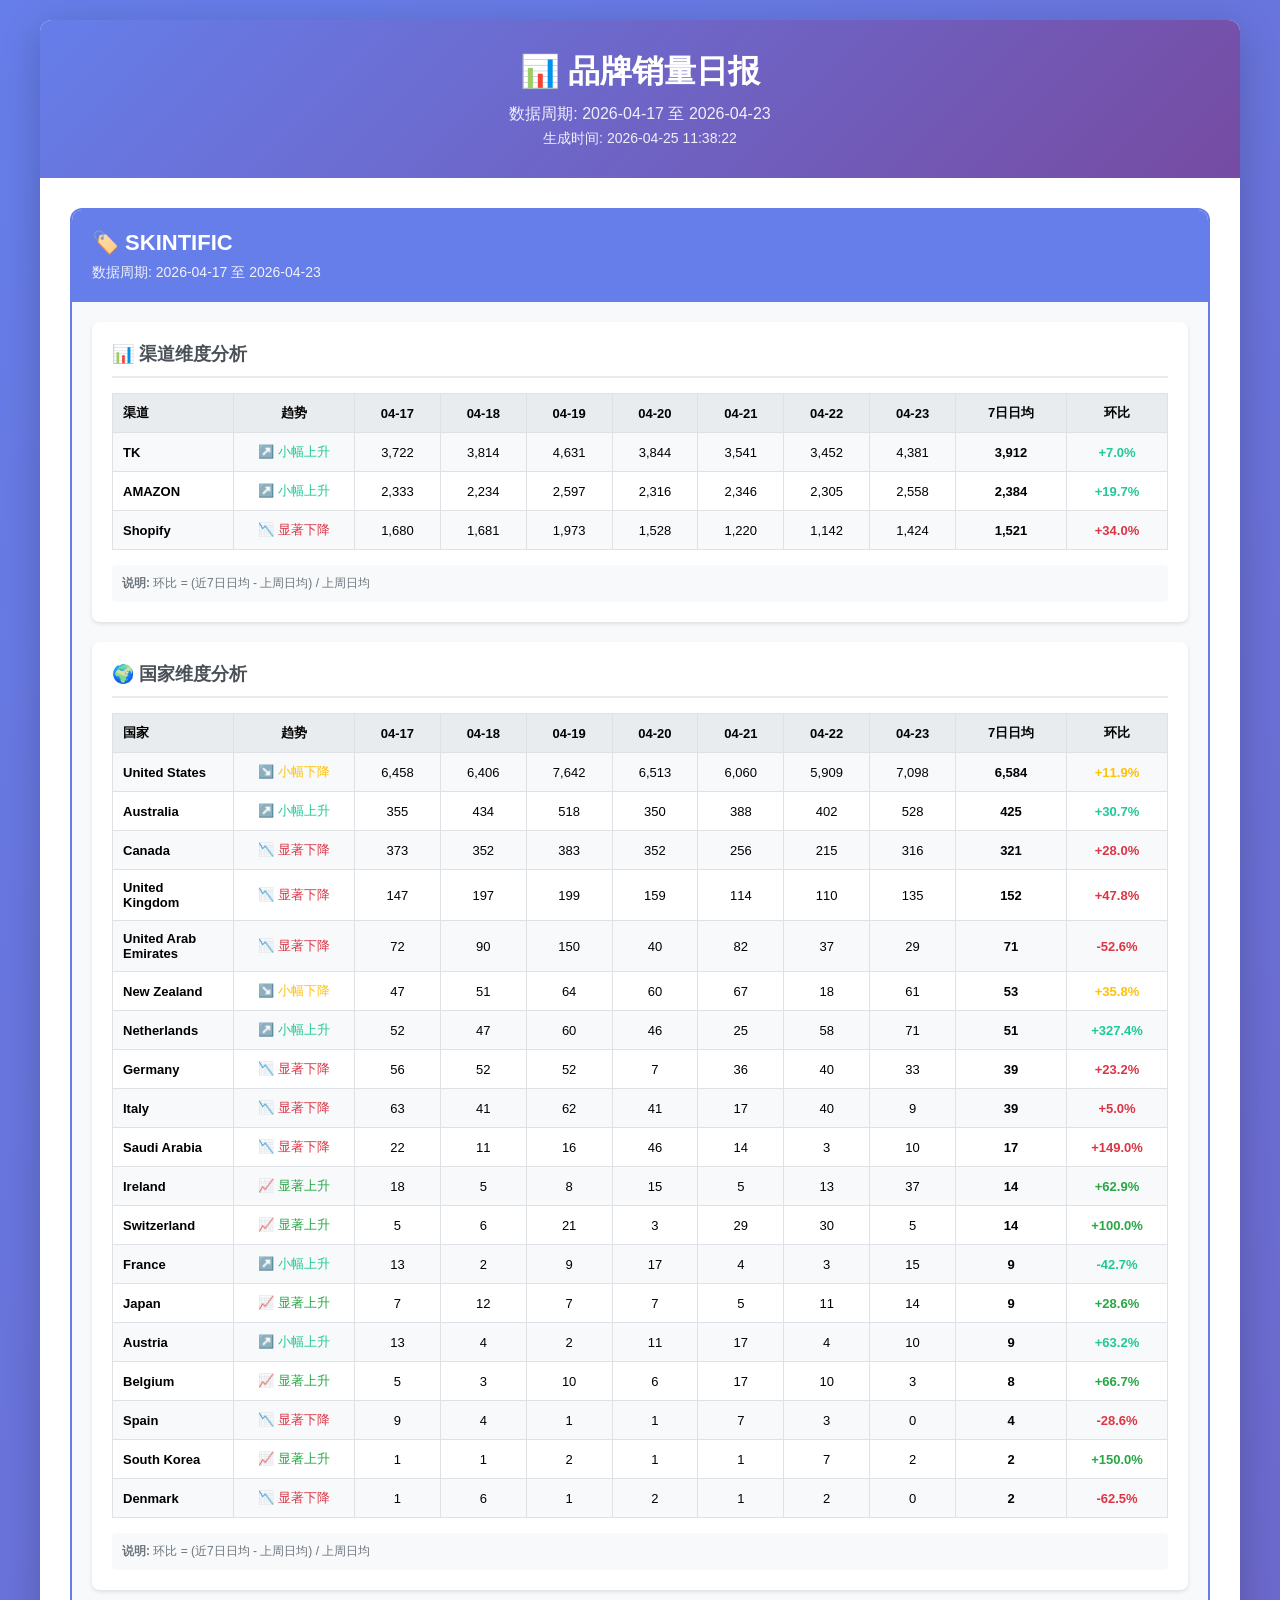
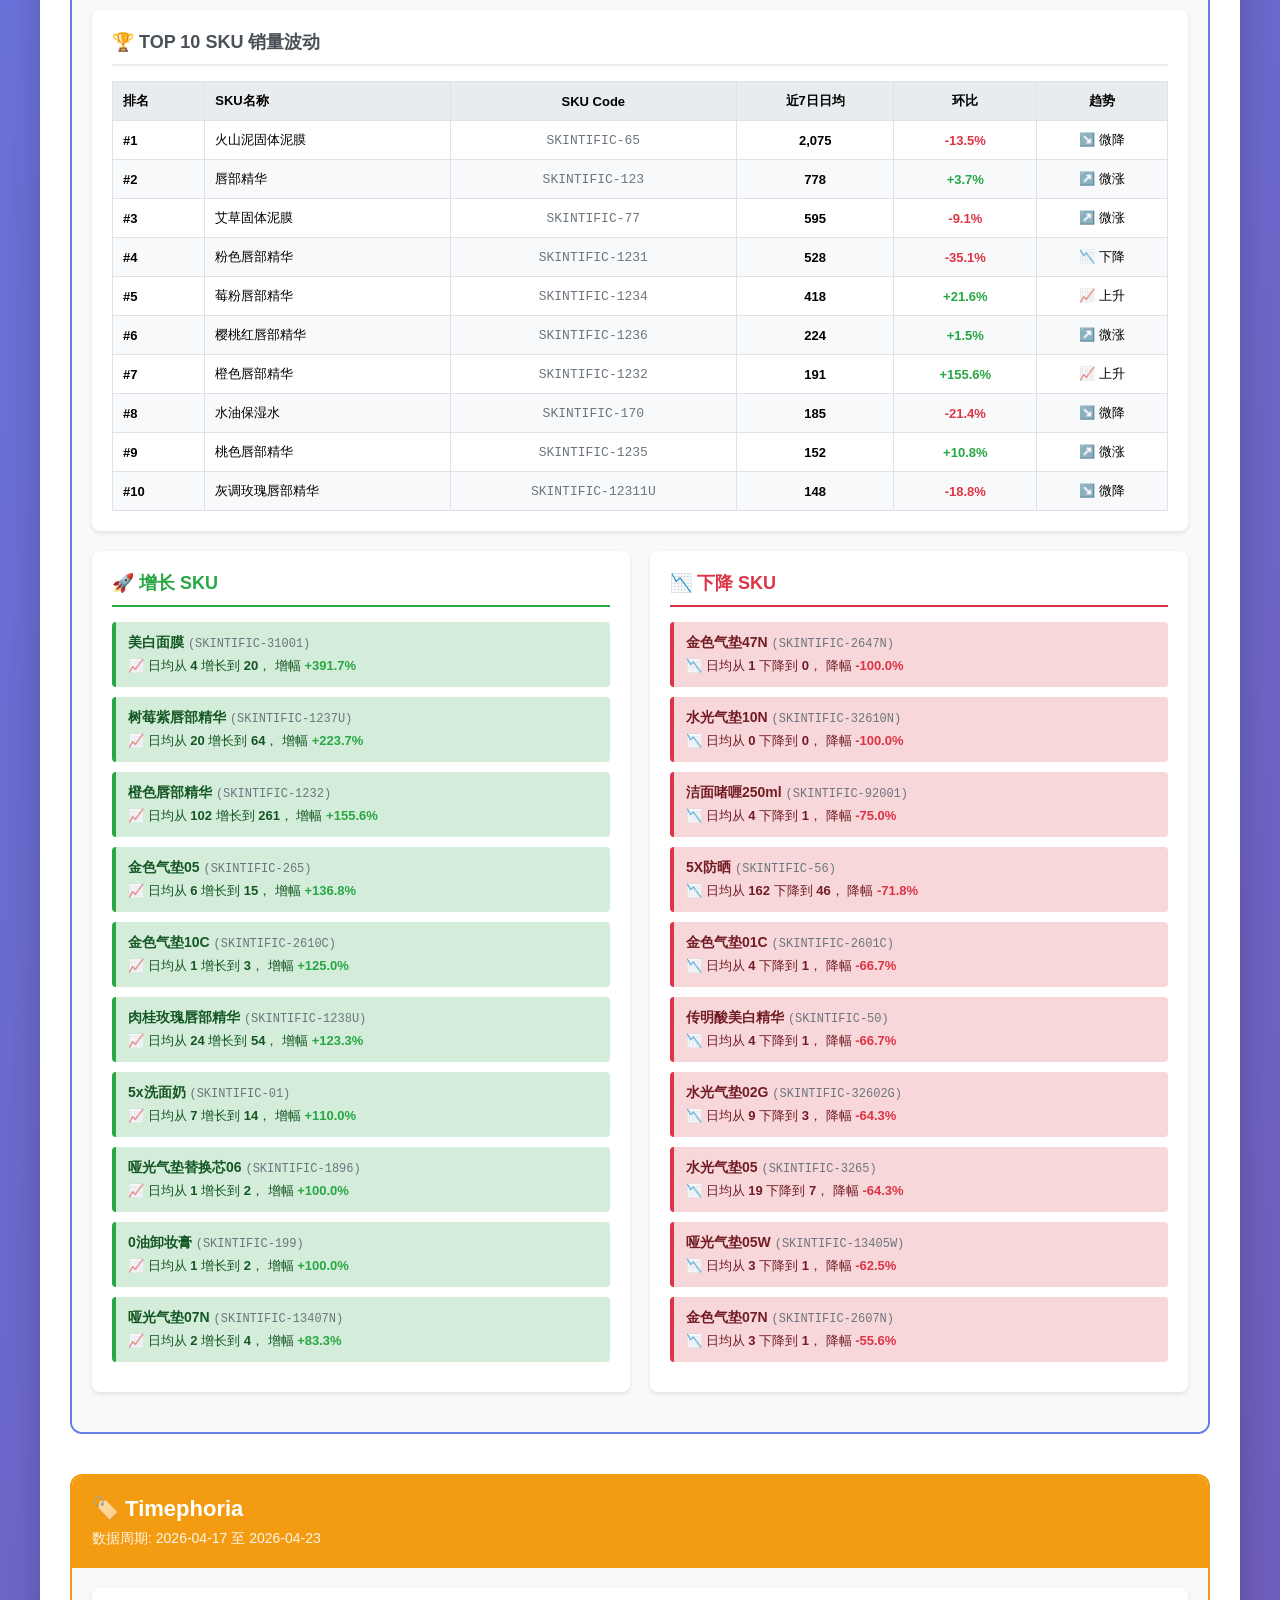
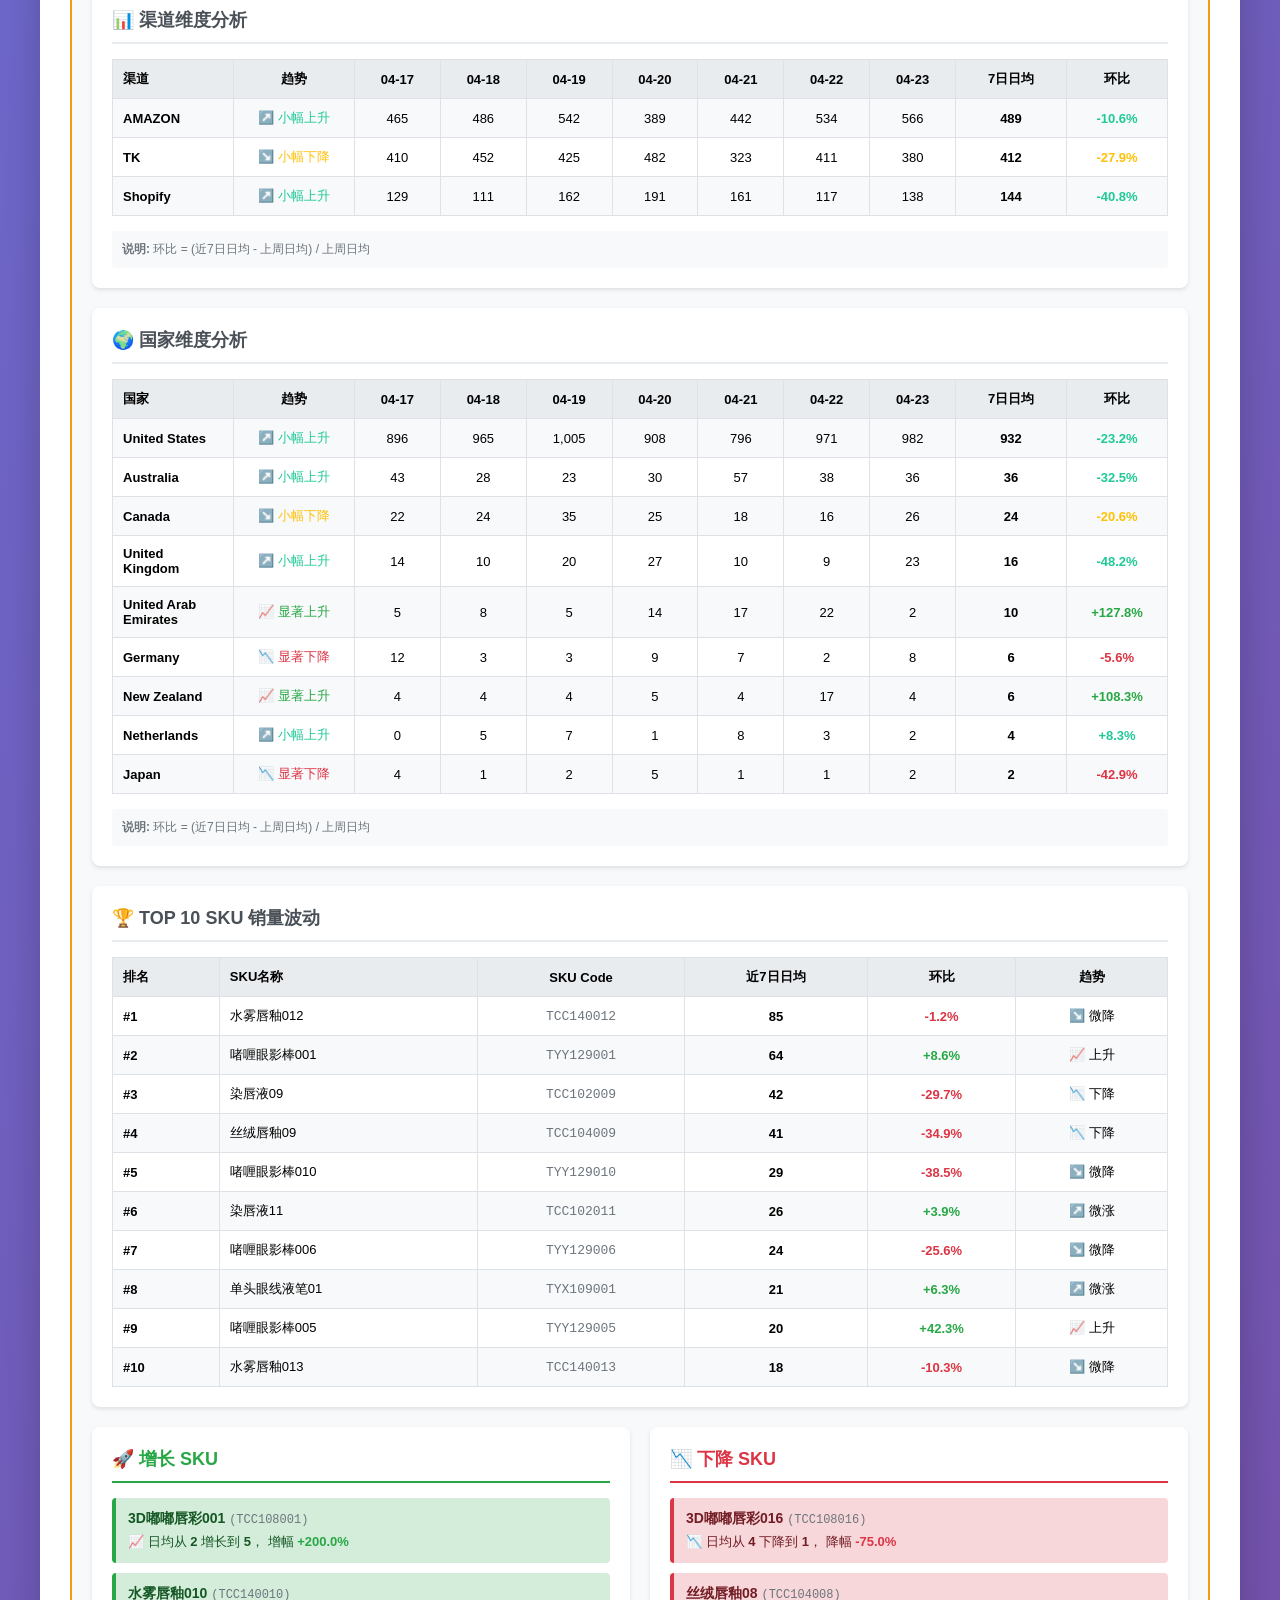
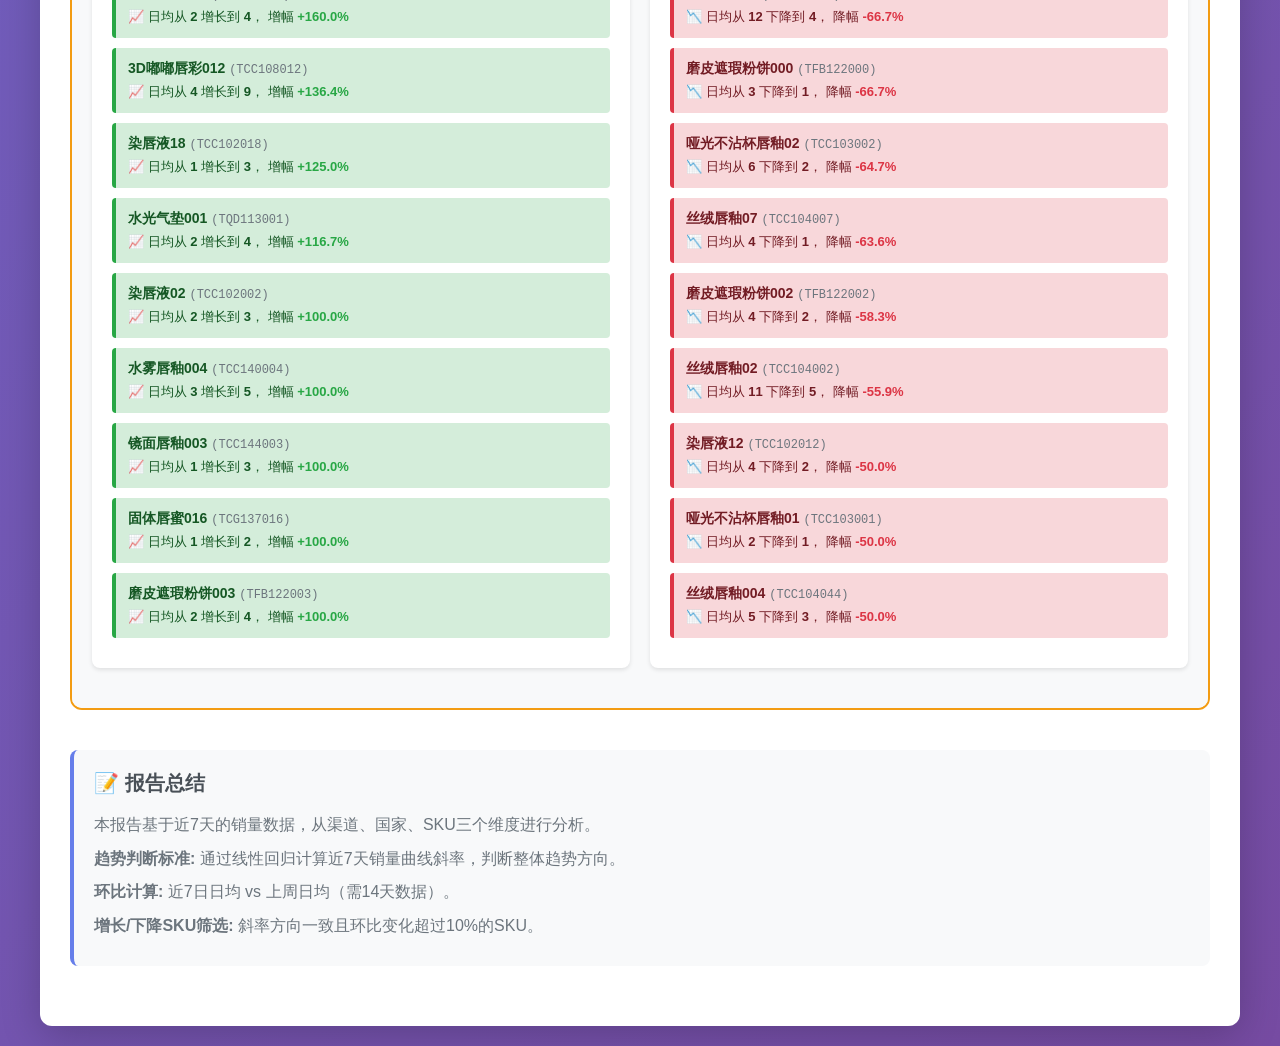
==== commit 3639eb68: "Update: Daily sales report 2026-04-25 11:38" ====
--- a/docs/index.html
+++ b/docs/index.html
@@ -64,7 +64,7 @@
         <div class="header">
             <h1>📊 品牌销量日报</h1>
             <p>数据周期: 2026-04-17 至 2026-04-23</p>
-            <p style="font-size: 14px; margin-top: 5px;">生成时间: 2026-04-24 23:33:16</p>
+            <p style="font-size: 14px; margin-top: 5px;">生成时间: 2026-04-25 11:38:22</p>
         </div>
 
         <div class="content">
